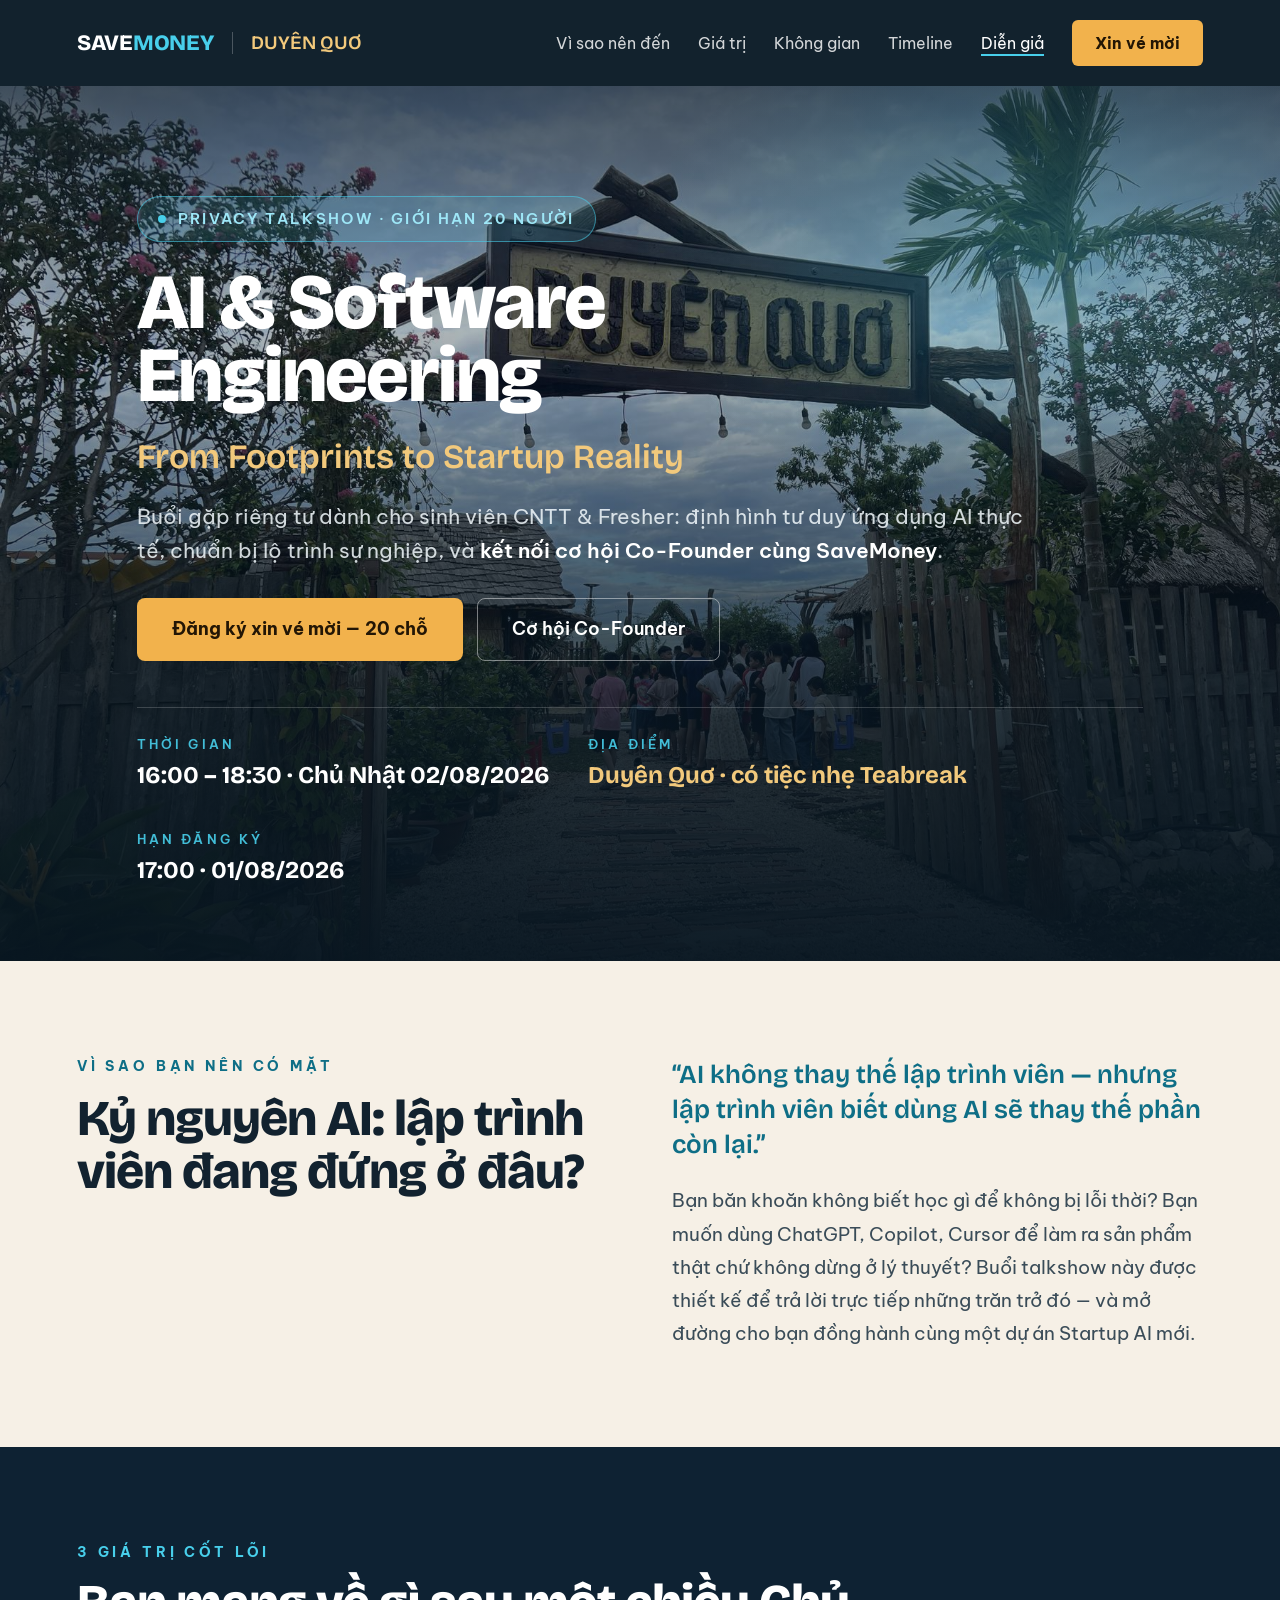
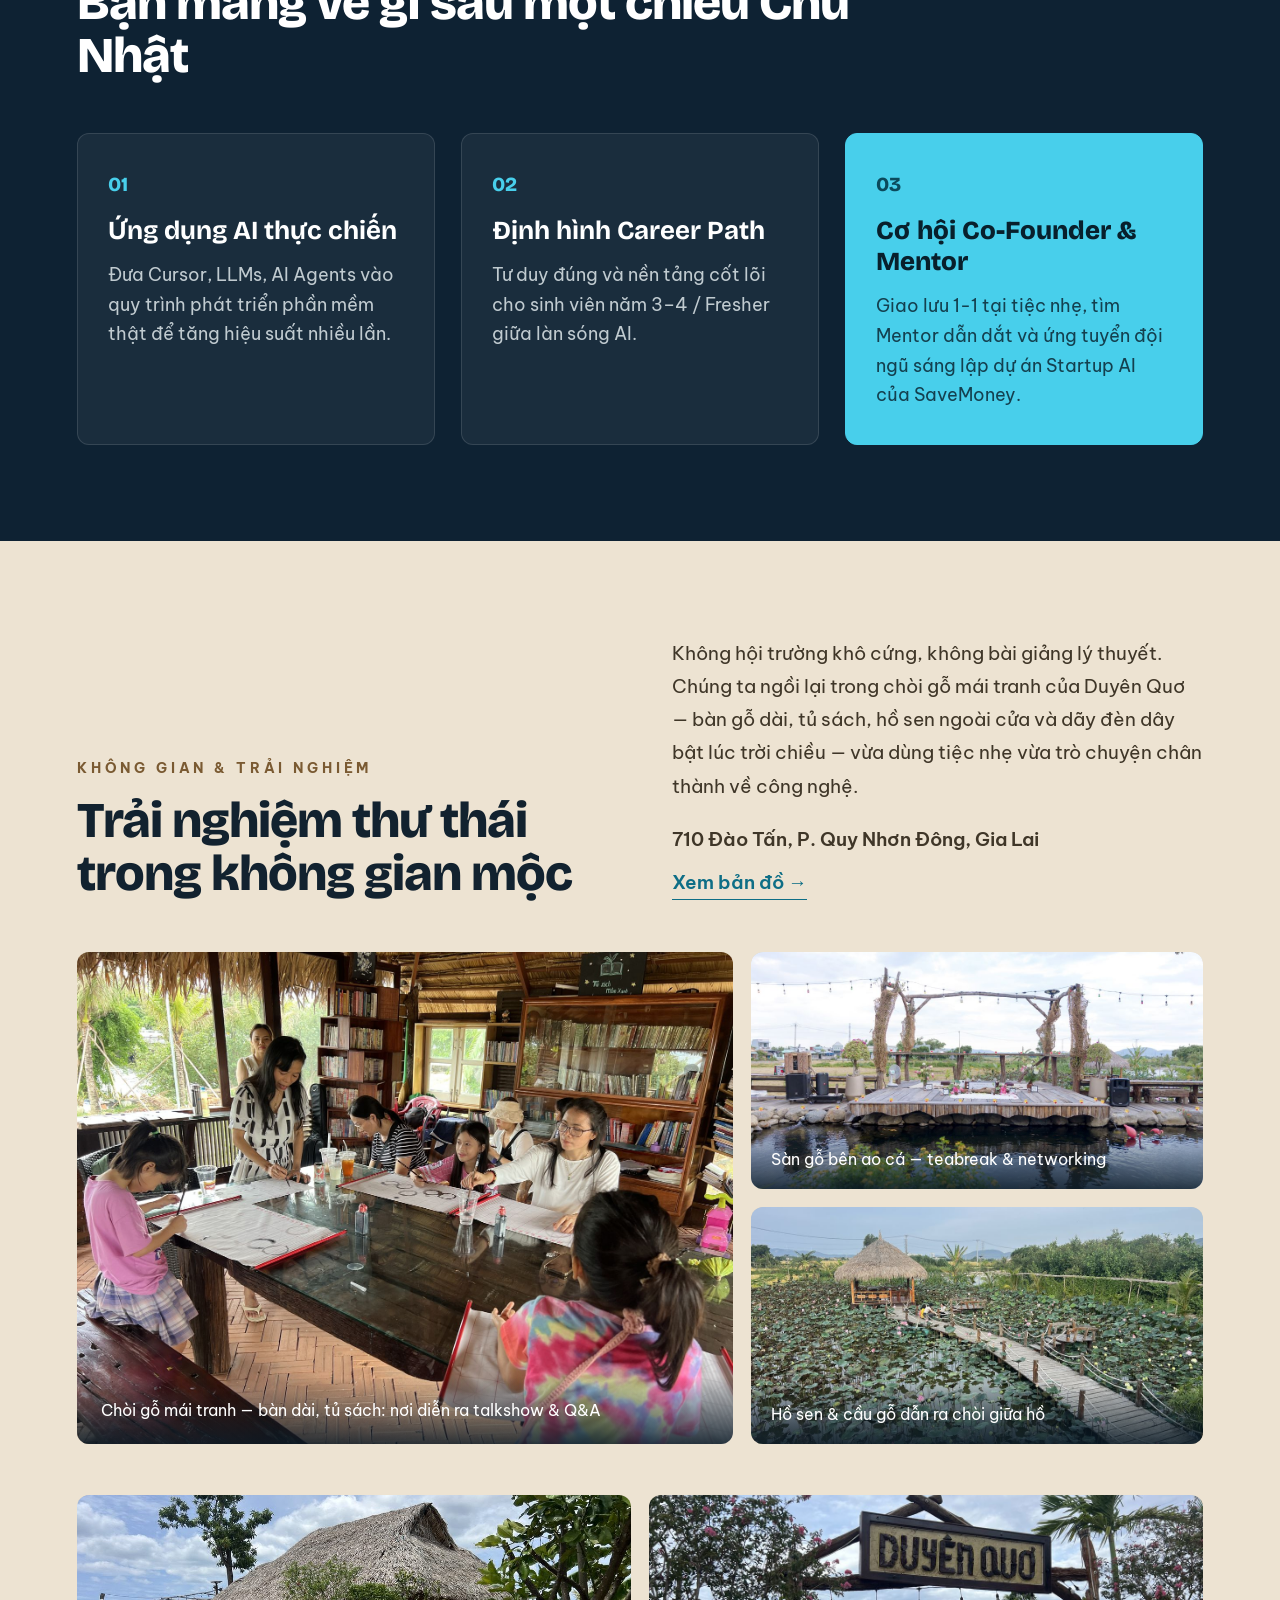
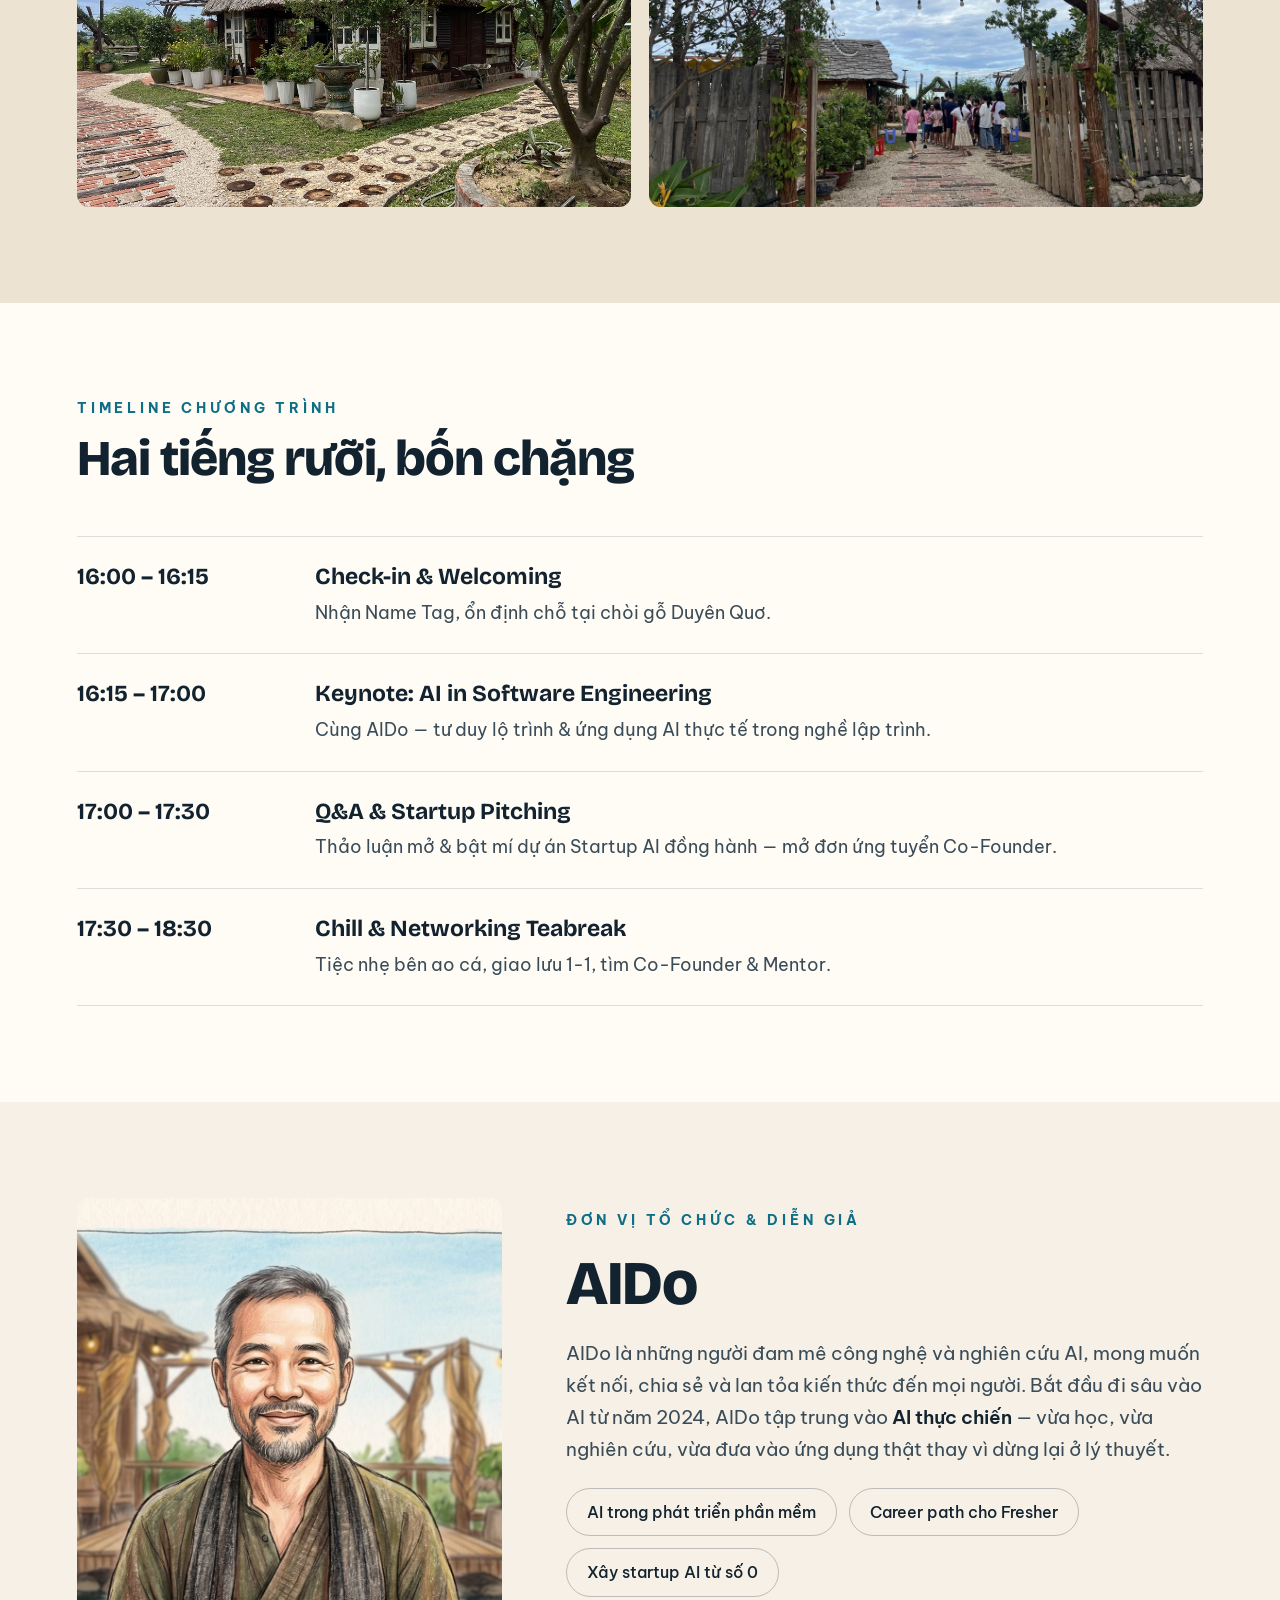
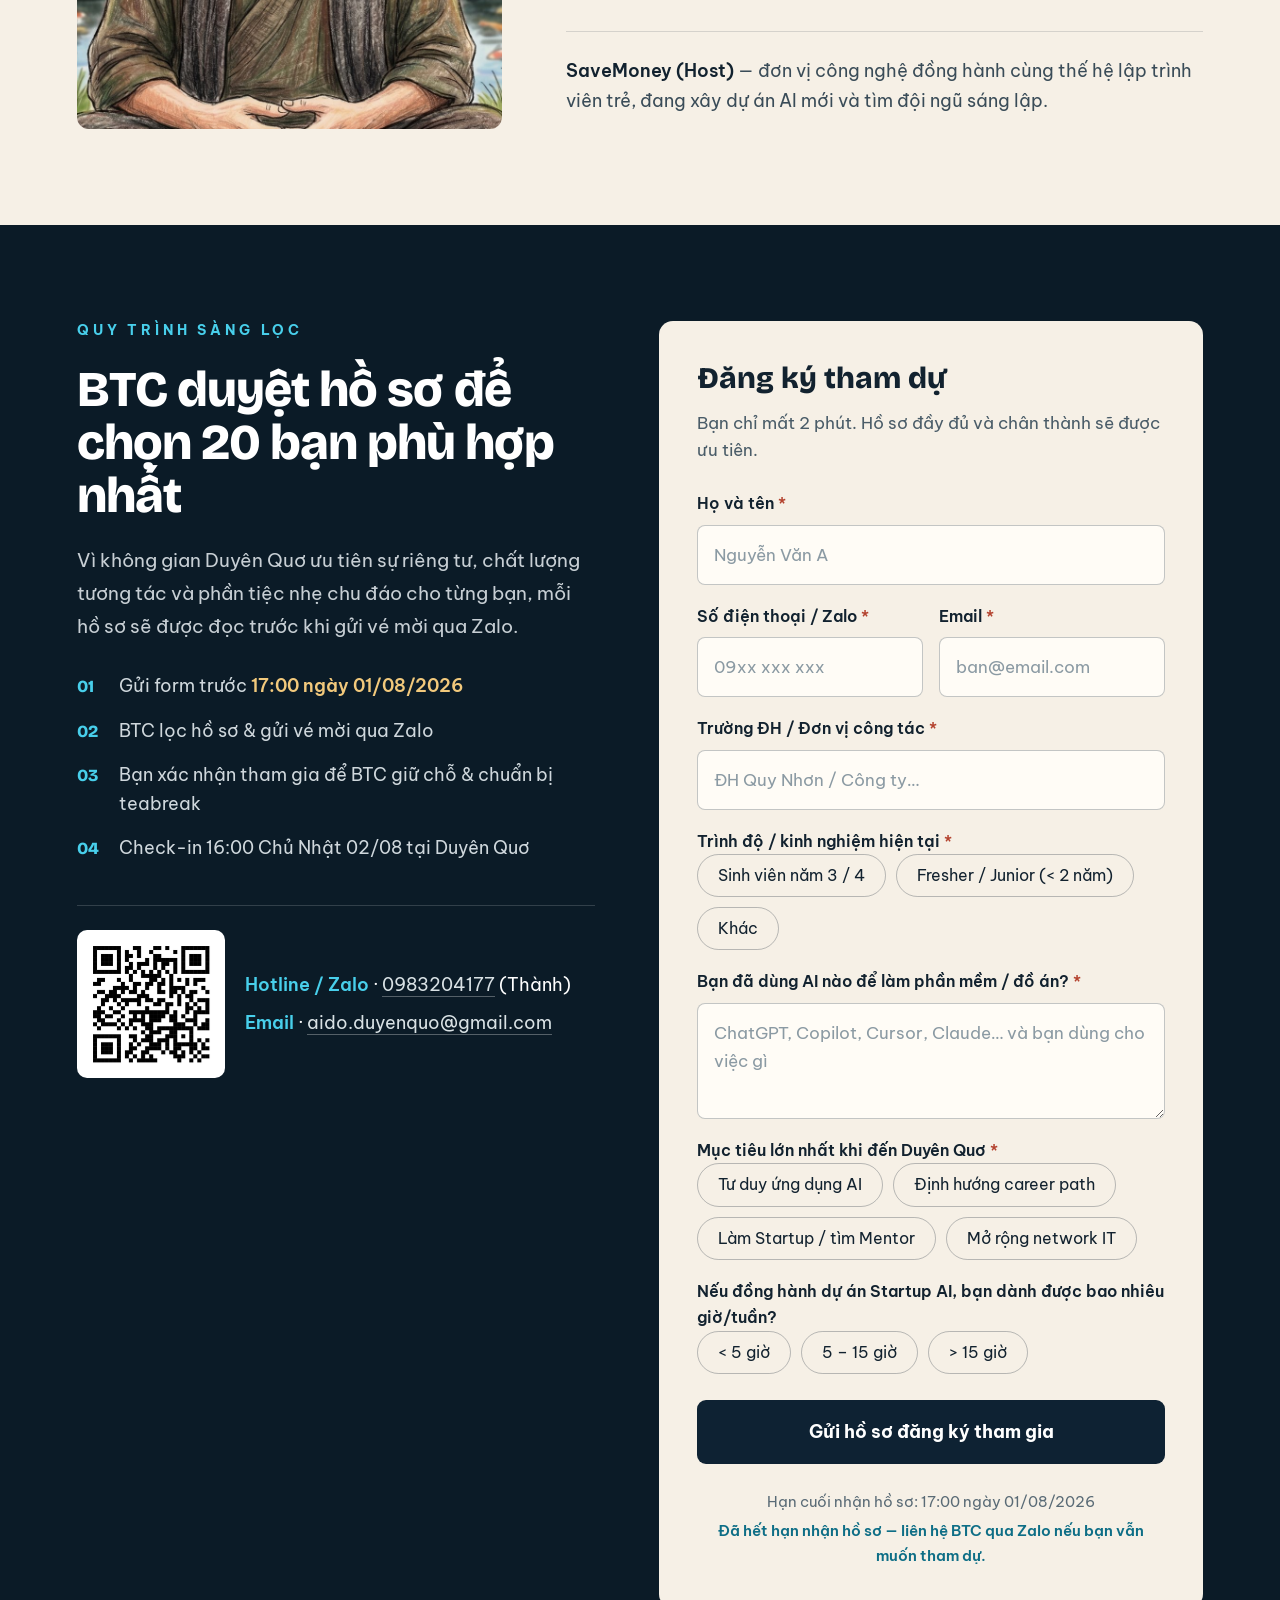
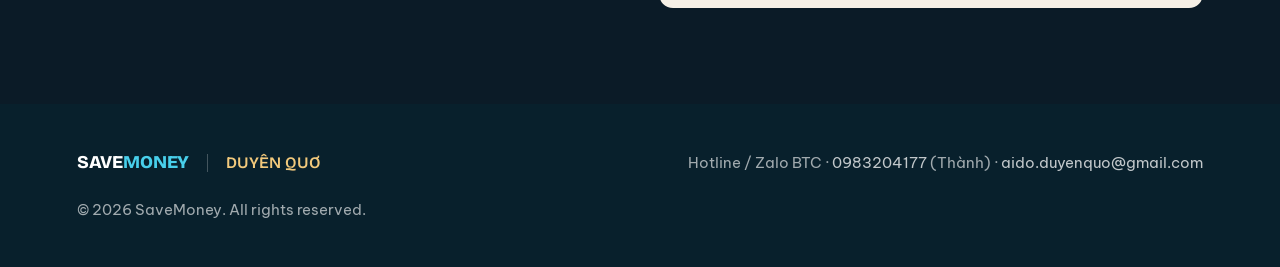
==== index.html @ 4938289f "Landing page talkshow AI & Software Engineering (SaveMoney x Duyen Quo) Triển khai từ bản thiết kế `" ====
<!DOCTYPE html>
<html lang="vi">
<head>
<meta charset="utf-8">
<meta name="viewport" content="width=device-width, initial-scale=1">
<title>AI &amp; Software Engineering — From Footprints to Startup Reality | SaveMoney × Duyên Quơ</title>
<meta name="description" content="Privacy talkshow giới hạn 20 người dành cho sinh viên CNTT &amp; Fresher: ứng dụng AI thực chiến, định hình career path và cơ hội Co-Founder cùng SaveMoney. 16:00 Chủ Nhật 02/08/2026 tại Duyên Quơ, Gia Lai.">
<meta name="theme-color" content="#0B1B27">
<link rel="canonical" href="https://example.com/">

<meta property="og:type" content="website">
<meta property="og:locale" content="vi_VN">
<meta property="og:title" content="AI &amp; Software Engineering — From Footprints to Startup Reality">
<meta property="og:description" content="Privacy talkshow giới hạn 20 người cho sinh viên CNTT &amp; Fresher. 16:00 – 18:30, Chủ Nhật 02/08/2026 tại Duyên Quơ.">
<meta property="og:image" content="assets/img/og-cover.jpg">
<meta name="twitter:card" content="summary_large_image">

<link rel="icon" href="data:image/svg+xml,%3Csvg xmlns='http://www.w3.org/2000/svg' viewBox='0 0 64 64'%3E%3Crect width='64' height='64' rx='14' fill='%230B1B27'/%3E%3Ctext x='32' y='43' font-family='Georgia,serif' font-size='30' font-weight='700' fill='%2348CFEB' text-anchor='middle'%3EAI%3C/text%3E%3C/svg%3E">

<link rel="preconnect" href="https://fonts.googleapis.com">
<link rel="preconnect" href="https://fonts.gstatic.com" crossorigin>
<link href="https://fonts.googleapis.com/css2?family=Bricolage+Grotesque:opsz,wght@12..96,400;12..96,600;12..96,800&family=Be+Vietnam+Pro:wght@300;400;500;600;700&display=swap" rel="stylesheet">
<link rel="stylesheet" href="assets/css/styles.css">
<script>
// Arms the scroll-reveal styles before first paint. If main.js never runs
// (blocked, 404, parse error) the failsafe unhides everything a few seconds
// later so the page is never left blank.
document.documentElement.classList.add('js');
setTimeout(function () {
  if (!window.__landingReady) document.documentElement.classList.remove('js');
}, 4000);
</script>
</head>
<body>
<a class="skip-link" href="#main">Bỏ qua điều hướng, tới nội dung chính</a>

<header class="site-header" id="top">
  <div class="site-header__inner">
    <a class="brand" href="#top" aria-label="SaveMoney × Duyên Quơ — về đầu trang">
      <span class="brand__logo">SAVE<span class="brand__logo-accent">MONEY</span></span>
      <span class="brand__divider" aria-hidden="true"></span>
      <span class="brand__venue">DUYÊN QUƠ</span>
    </a>

    <button class="nav-toggle" type="button" aria-expanded="false" aria-controls="primary-nav">
      <span class="nav-toggle__bars" aria-hidden="true"><span></span><span></span><span></span></span>
      <span class="nav-toggle__label">Menu</span>
    </button>

    <nav class="site-nav" id="primary-nav" aria-label="Điều hướng chính">
      <a href="#why">Vì sao nên đến</a>
      <a href="#value">Giá trị</a>
      <a href="#venue">Không gian</a>
      <a href="#agenda">Timeline</a>
      <a href="#speaker">Diễn giả</a>
      <a class="btn btn--amber btn--sm" href="#register">Xin vé mời</a>
    </nav>
  </div>
</header>

<main id="main">

  <!-- ───────────────────────── HERO ───────────────────────── -->
  <section class="hero" aria-labelledby="hero-title">
    <div class="hero__media" aria-hidden="true">
      <img src="assets/img/hero.jpg" alt="" width="1800" height="1350" fetchpriority="high" decoding="async">
      <span class="hero__scrim"></span>
      <span class="hero__glow"></span>
    </div>

    <div class="hero__body">
      <p class="eyebrow-pill">
        <span class="eyebrow-pill__dot" aria-hidden="true"></span>
        Privacy Talkshow · giới hạn 20 người
      </p>

      <h1 class="hero__title" id="hero-title">AI &amp; Software Engineering</h1>
      <p class="hero__subtitle">From Footprints to Startup Reality</p>

      <p class="hero__lede">Buổi gặp riêng tư dành cho sinh viên CNTT &amp; Fresher: định hình tư duy ứng dụng AI thực tế, chuẩn bị lộ trình sự nghiệp, và <strong>kết nối cơ hội Co-Founder cùng SaveMoney</strong>.</p>

      <div class="hero__actions">
        <a class="btn btn--amber btn--lg" href="#register">Đăng ký xin vé mời — 20 chỗ</a>
        <a class="btn btn--ghost btn--lg" href="#value">Cơ hội Co-Founder</a>
      </div>

      <dl class="hero__facts">
        <div class="fact">
          <dt class="fact__label">Thời gian</dt>
          <dd class="fact__value"><time datetime="2026-08-02T16:00+07:00">16:00 – 18:30 · Chủ Nhật 02/08/2026</time></dd>
        </div>
        <div class="fact">
          <dt class="fact__label">Địa điểm</dt>
          <dd class="fact__value fact__value--gold">Duyên Quơ · có tiệc nhẹ Teabreak</dd>
        </div>
        <div class="fact">
          <dt class="fact__label">Hạn đăng ký</dt>
          <dd class="fact__value"><time datetime="2026-08-01T17:00+07:00">17:00 · 01/08/2026</time></dd>
        </div>
      </dl>
    </div>
  </section>

  <!-- ───────────────────────── WHY ───────────────────────── -->
  <section class="section section--sand" id="why" aria-labelledby="why-title" data-reveal>
    <div class="wrap split split--why">
      <div class="stack stack--sm">
        <p class="eyebrow eyebrow--teal">Vì sao bạn nên có mặt</p>
        <h2 class="h2" id="why-title">Kỷ nguyên AI: lập trình viên đang đứng ở đâu?</h2>
      </div>
      <div class="stack">
        <blockquote class="pull-quote">“AI không thay thế lập trình viên — nhưng lập trình viên biết dùng AI sẽ thay thế phần còn lại.”</blockquote>
        <p class="prose">Bạn băn khoăn không biết học gì để không bị lỗi thời? Bạn muốn dùng ChatGPT, Copilot, Cursor để làm ra sản phẩm thật chứ không dừng ở lý thuyết? Buổi talkshow này được thiết kế để trả lời trực tiếp những trăn trở đó — và mở đường cho bạn đồng hành cùng một dự án Startup AI mới.</p>
      </div>
    </div>
  </section>

  <!-- ───────────────────────── VALUE ───────────────────────── -->
  <section class="section section--navy" id="value" aria-labelledby="value-title" data-reveal>
    <div class="wrap stack stack--lg">
      <div class="stack stack--xs">
        <p class="eyebrow eyebrow--cyan">3 giá trị cốt lõi</p>
        <h2 class="h2 h2--narrow" id="value-title">Bạn mang về gì sau một chiều Chủ Nhật</h2>
      </div>

      <ul class="value-grid" role="list">
        <li class="value-card">
          <p class="value-card__num">01</p>
          <h3 class="value-card__title">Ứng dụng AI thực chiến</h3>
          <p class="value-card__text">Đưa Cursor, LLMs, AI Agents vào quy trình phát triển phần mềm thật để tăng hiệu suất nhiều lần.</p>
        </li>
        <li class="value-card">
          <p class="value-card__num">02</p>
          <h3 class="value-card__title">Định hình Career Path</h3>
          <p class="value-card__text">Tư duy đúng và nền tảng cốt lõi cho sinh viên năm 3–4 / Fresher giữa làn sóng AI.</p>
        </li>
        <li class="value-card value-card--featured">
          <p class="value-card__num">03</p>
          <h3 class="value-card__title">Cơ hội Co-Founder &amp; Mentor</h3>
          <p class="value-card__text">Giao lưu 1-1 tại tiệc nhẹ, tìm Mentor dẫn dắt và ứng tuyển đội ngũ sáng lập dự án Startup AI của SaveMoney.</p>
        </li>
      </ul>
    </div>
  </section>

  <!-- ───────────────────────── VENUE ───────────────────────── -->
  <section class="section section--clay" id="venue" aria-labelledby="venue-title" data-reveal>
    <div class="wrap stack stack--lg">
      <div class="split split--venue">
        <div class="stack stack--sm">
          <p class="eyebrow eyebrow--brown">Không gian &amp; trải nghiệm</p>
          <h2 class="h2" id="venue-title">Trải nghiệm thư thái trong không gian mộc</h2>
        </div>
        <div>
          <p class="prose prose--brown">Không hội trường khô cứng, không bài giảng lý thuyết. Chúng ta ngồi lại trong chòi gỗ mái tranh của Duyên Quơ — bàn gỗ dài, tủ sách, hồ sen ngoài cửa và dãy đèn dây bật lúc trời chiều — vừa dùng tiệc nhẹ vừa trò chuyện chân thành về công nghệ.</p>
          <p class="prose prose--brown venue__address">
            <strong>710 Đào Tấn, P. Quy Nhơn Đông, Gia Lai</strong>
            <a class="link-arrow" href="https://www.google.com/maps/search/?api=1&amp;query=710%20%C4%90%C3%A0o%20T%E1%BA%A5n%2C%20Quy%20Nh%C6%A1n" target="_blank" rel="noopener">Xem bản đồ<span aria-hidden="true"> →</span></a>
          </p>
        </div>
      </div>

      <div class="gallery">
        <figure class="shot shot--hero">
          <img src="assets/img/venue-hall.jpg" alt="Chòi gỗ mái tranh của Duyên Quơ với bàn dài và tủ sách" loading="lazy" decoding="async" width="1500" height="1125">
          <figcaption>Chòi gỗ mái tranh — bàn dài, tủ sách: nơi diễn ra talkshow &amp; Q&amp;A</figcaption>
        </figure>

        <div class="gallery__stack">
          <figure class="shot">
            <img src="assets/img/venue-deck.jpg" alt="Sàn gỗ bên ao cá dùng cho phần teabreak và networking" loading="lazy" decoding="async" width="1100" height="772">
            <figcaption>Sàn gỗ bên ao cá — teabreak &amp; networking</figcaption>
          </figure>
          <figure class="shot">
            <img src="assets/img/venue-lotus.jpg" alt="Hồ sen và cầu gỗ dẫn ra chòi giữa hồ" loading="lazy" decoding="async" width="1100" height="825">
            <figcaption>Hồ sen &amp; cầu gỗ dẫn ra chòi giữa hồ</figcaption>
          </figure>
        </div>
      </div>

      <div class="gallery gallery--pair">
        <figure class="shot shot--bare">
          <img src="assets/img/venue-detail.jpg" alt="Góc bài trí mộc mạc trong khuôn viên Duyên Quơ" loading="lazy" decoding="async" width="1024" height="768">
        </figure>
        <figure class="shot shot--bare">
          <img src="assets/img/venue-evening.jpg" alt="Khuôn viên Duyên Quơ lúc chiều muộn" loading="lazy" decoding="async" width="1200" height="900">
        </figure>
      </div>
    </div>
  </section>

  <!-- ───────────────────────── AGENDA ───────────────────────── -->
  <section class="section section--cream" id="agenda" aria-labelledby="agenda-title" data-reveal>
    <div class="wrap stack stack--lg">
      <div class="stack stack--xs">
        <p class="eyebrow eyebrow--teal">Timeline chương trình</p>
        <h2 class="h2" id="agenda-title">Hai tiếng rưỡi, bốn chặng</h2>
      </div>

      <ol class="agenda" role="list">
        <li class="agenda__row">
          <p class="agenda__time"><time datetime="2026-08-02T16:00+07:00">16:00</time> – <time datetime="2026-08-02T16:15+07:00">16:15</time></p>
          <div class="agenda__detail">
            <h3 class="agenda__title">Check-in &amp; Welcoming</h3>
            <p class="agenda__text">Nhận Name Tag, ổn định chỗ tại chòi gỗ Duyên Quơ.</p>
          </div>
        </li>
        <li class="agenda__row">
          <p class="agenda__time"><time datetime="2026-08-02T16:15+07:00">16:15</time> – <time datetime="2026-08-02T17:00+07:00">17:00</time></p>
          <div class="agenda__detail">
            <h3 class="agenda__title">Keynote: AI in Software Engineering</h3>
            <p class="agenda__text">Cùng AIDo — tư duy lộ trình &amp; ứng dụng AI thực tế trong nghề lập trình.</p>
          </div>
        </li>
        <li class="agenda__row">
          <p class="agenda__time"><time datetime="2026-08-02T17:00+07:00">17:00</time> – <time datetime="2026-08-02T17:30+07:00">17:30</time></p>
          <div class="agenda__detail">
            <h3 class="agenda__title">Q&amp;A &amp; Startup Pitching</h3>
            <p class="agenda__text">Thảo luận mở &amp; bật mí dự án Startup AI đồng hành — mở đơn ứng tuyển Co-Founder.</p>
          </div>
        </li>
        <li class="agenda__row">
          <p class="agenda__time"><time datetime="2026-08-02T17:30+07:00">17:30</time> – <time datetime="2026-08-02T18:30+07:00">18:30</time></p>
          <div class="agenda__detail">
            <h3 class="agenda__title">Chill &amp; Networking Teabreak</h3>
            <p class="agenda__text">Tiệc nhẹ bên ao cá, giao lưu 1-1, tìm Co-Founder &amp; Mentor.</p>
          </div>
        </li>
      </ol>
    </div>
  </section>

  <!-- ───────────────────────── SPEAKER ───────────────────────── -->
  <section class="section section--sand" id="speaker" aria-labelledby="speaker-title" data-reveal>
    <div class="wrap split split--speaker">
      <figure class="portrait">
        <img src="assets/img/speaker-aido.jpg" alt="Chân dung minh họa diễn giả AIDo" loading="lazy" decoding="async" width="900" height="1125">
        <figcaption class="portrait__fallback" aria-hidden="true">Ảnh diễn giả AIDo<br>(tỷ lệ 4:5)</figcaption>
      </figure>

      <div class="stack">
        <p class="eyebrow eyebrow--teal">Đơn vị tổ chức &amp; diễn giả</p>
        <h2 class="h2 h2--display" id="speaker-title">AIDo</h2>
        <p class="prose prose--tight">AIDo là những người đam mê công nghệ và nghiên cứu AI, mong muốn kết nối, chia sẻ và lan tỏa kiến thức đến mọi người. Bắt đầu đi sâu vào AI từ năm 2024, AIDo tập trung vào <strong style="font-weight:600; color:var(--ink)">AI thực chiến</strong> — vừa học, vừa nghiên cứu, vừa đưa vào ứng dụng thật thay vì dừng lại ở lý thuyết.</p>

        <ul class="tag-row" role="list">
          <li class="tag">AI trong phát triển phần mềm</li>
          <li class="tag">Career path cho Fresher</li>
          <li class="tag">Xây startup AI từ số 0</li>
        </ul>

        <p class="host-note"><strong>SaveMoney (Host)</strong> — đơn vị công nghệ đồng hành cùng thế hệ lập trình viên trẻ, đang xây dự án AI mới và tìm đội ngũ sáng lập.</p>
      </div>
    </div>
  </section>

  <!-- ───────────────────────── REGISTER ───────────────────────── -->
  <section class="section section--navy-deep" id="register" aria-labelledby="register-title">
    <div class="wrap split split--register">

      <div class="stack">
        <p class="eyebrow eyebrow--cyan">Quy trình sàng lọc</p>
        <h2 class="h2" id="register-title">BTC duyệt hồ sơ để chọn 20 bạn phù hợp nhất</h2>
        <p class="prose prose--onDark prose--narrow">Vì không gian Duyên Quơ ưu tiên sự riêng tư, chất lượng tương tác và phần tiệc nhẹ chu đáo cho từng bạn, mỗi hồ sơ sẽ được đọc trước khi gửi vé mời qua Zalo.</p>

        <ol class="steps" role="list">
          <li class="step"><span class="step__num">01</span><span class="step__text">Gửi form trước <strong>17:00 ngày 01/08/2026</strong></span></li>
          <li class="step"><span class="step__num">02</span><span class="step__text">BTC lọc hồ sơ &amp; gửi vé mời qua Zalo</span></li>
          <li class="step"><span class="step__num">03</span><span class="step__text">Bạn xác nhận tham gia để BTC giữ chỗ &amp; chuẩn bị teabreak</span></li>
          <li class="step"><span class="step__num">04</span><span class="step__text">Check-in 16:00 Chủ Nhật 02/08 tại Duyên Quơ</span></li>
        </ol>

        <div class="contact-strip">
          <a class="qr" href="https://docs.google.com/forms/d/e/1FAIpQLSdHVsGJ0miKYTVIToJFNgU6KGHjq-3eRG4K5vEpI4xUClirQQ/viewform" target="_blank" rel="noopener" aria-label="Mở form đăng ký (cũng quét được bằng mã QR)">
            <img src="assets/img/qr-form.png" alt="Mã QR dẫn tới form đăng ký" loading="lazy" decoding="async" width="440" height="440">
            <span class="qr__fallback" aria-hidden="true">Đặt QR Code form</span>
          </a>
          <div class="contact-strip__lines">
            <p><span class="contact-strip__key">Hotline / Zalo</span> · <a href="tel:+84983204177">0983204177</a> (Thành)</p>
            <p><span class="contact-strip__key">Email</span> · <a href="mailto:aido.duyenquo@gmail.com">aido.duyenquo@gmail.com</a></p>
          </div>
        </div>
      </div>

      <!-- Wired to the BTC's Google Form. Each control carries the entry.NNN id it
           maps to; main.js posts them to /formResponse. Every pill's `value` must
           stay byte-identical to the option text in the Google Form or the answer
           is silently dropped. Clear data-endpoint to fall back to an email draft. -->
      <form class="reg-card" id="reg-form" novalidate
            data-endpoint="https://docs.google.com/forms/d/e/1FAIpQLSdHVsGJ0miKYTVIToJFNgU6KGHjq-3eRG4K5vEpI4xUClirQQ/formResponse"
            data-form-url="https://docs.google.com/forms/d/e/1FAIpQLSdHVsGJ0miKYTVIToJFNgU6KGHjq-3eRG4K5vEpI4xUClirQQ/viewform"
            data-fallback-email="aido.duyenquo@gmail.com">
        <div class="stack stack--xs">
          <h3 class="reg-card__title">Đăng ký tham dự</h3>
          <p class="reg-card__sub">Bạn chỉ mất 2 phút. Hồ sơ đầy đủ và chân thành sẽ được ưu tiên.</p>
        </div>

        <div class="reg-card__fields">
          <div class="field">
            <label class="field__label" for="fullname">Họ và tên <span class="req" aria-hidden="true">*</span></label>
            <input class="field__input" type="text" id="fullname" name="fullname" data-entry="entry.1091294493" placeholder="Nguyễn Văn A" autocomplete="name" required>
            <p class="field__error" id="fullname-error" hidden></p>
          </div>

          <div class="field-row">
            <div class="field">
              <label class="field__label" for="phone">Số điện thoại / Zalo <span class="req" aria-hidden="true">*</span></label>
              <input class="field__input" type="tel" id="phone" name="phone" data-entry="entry.1171956585" placeholder="09xx xxx xxx" autocomplete="tel" inputmode="tel" required>
              <p class="field__error" id="phone-error" hidden></p>
            </div>
            <div class="field">
              <label class="field__label" for="email">Email <span class="req" aria-hidden="true">*</span></label>
              <input class="field__input" type="email" id="email" name="email" data-entry="entry.468909717" placeholder="ban@email.com" autocomplete="email" required>
              <p class="field__error" id="email-error" hidden></p>
            </div>
          </div>

          <div class="field">
            <label class="field__label" for="org">Trường ĐH / Đơn vị công tác <span class="req" aria-hidden="true">*</span></label>
            <input class="field__input" type="text" id="org" name="org" data-entry="entry.1530473906" placeholder="ĐH Quy Nhơn / Công ty…" autocomplete="organization" required>
            <p class="field__error" id="org-error" hidden></p>
          </div>

          <fieldset class="field field--group">
            <legend class="field__label">Trình độ / kinh nghiệm hiện tại <span class="req" aria-hidden="true">*</span></legend>
            <div class="pills" data-entry="entry.1168402147">
              <label class="pill"><input type="radio" name="level" value="Sinh viên Năm 3 / Năm 4" required><span>Sinh viên năm 3 / 4</span></label>
              <label class="pill"><input type="radio" name="level" value="Fresher / Junior Developer (&lt; 2 năm kinh nghiệm)"><span>Fresher / Junior (&lt; 2 năm)</span></label>
              <label class="pill"><input type="radio" name="level" value="__other_option__" data-other="level-other"><span>Khác</span></label>
            </div>
            <input class="field__input field__input--other" type="text" id="level-other" name="level-other" placeholder="Bạn đang ở giai đoạn nào?" hidden>
            <p class="field__error" id="level-error" hidden></p>
          </fieldset>

          <div class="field">
            <label class="field__label" for="aitools">Bạn đã dùng AI nào để làm phần mềm / đồ án? <span class="req" aria-hidden="true">*</span></label>
            <textarea class="field__input field__input--area" id="aitools" name="aitools" data-entry="entry.1369194237" rows="3" placeholder="ChatGPT, Copilot, Cursor, Claude… và bạn dùng cho việc gì" required></textarea>
            <p class="field__error" id="aitools-error" hidden></p>
          </div>

          <fieldset class="field field--group">
            <legend class="field__label">Mục tiêu lớn nhất khi đến Duyên Quơ <span class="req" aria-hidden="true">*</span></legend>
            <div class="pills" data-entry="entry.1430492862">
              <label class="pill"><input type="checkbox" name="goals" value="Học hỏi tư duy ứng dụng AI thực tế vào lập trình."><span>Tư duy ứng dụng AI</span></label>
              <label class="pill"><input type="checkbox" name="goals" value="Định hướng lại lộ trình phát triển sự nghiệp (Career path) trong kỷ nguyên AI."><span>Định hướng career path</span></label>
              <label class="pill"><input type="checkbox" name="goals" value="Tìm kiếm cơ hội làm Startup / Tìm Mentor dẫn dắt dự án mới."><span>Làm Startup / tìm Mentor</span></label>
              <label class="pill"><input type="checkbox" name="goals" value="Giao lưu, mở rộng mạng lưới bạn bè trong ngành IT."><span>Mở rộng network IT</span></label>
            </div>
            <p class="field__error" id="goals-error" hidden></p>
          </fieldset>

          <fieldset class="field field--group">
            <legend class="field__label">Nếu đồng hành dự án Startup AI, bạn dành được bao nhiêu giờ/tuần?</legend>
            <div class="pills" data-entry="entry.1280455990">
              <label class="pill"><input type="radio" name="commitment" value="&lt; 5 giờ/tuần (Chỉ giao lưu, học hỏi)"><span>&lt; 5 giờ</span></label>
              <label class="pill"><input type="radio" name="commitment" value="5 - 15 giờ/tuần (Tham gia Part-time dự án)"><span>5 – 15 giờ</span></label>
              <label class="pill"><input type="radio" name="commitment" value="&gt; 15 giờ/tuần (Sẵn sàng chiến hết mình nếu hợp định hướng)"><span>&gt; 15 giờ</span></label>
            </div>
          </fieldset>
        </div>

        <!-- anti-spam honeypot: hidden from humans, tempting to bots -->
        <div class="hp" aria-hidden="true"><label>Website<input type="text" name="website" tabindex="-1" autocomplete="off"></label></div>

        <button class="btn btn--ink btn--block" type="submit">Gửi hồ sơ đăng ký tham gia</button>

        <p class="reg-card__status" id="reg-status" role="status" aria-live="polite"></p>
        <p class="reg-card__deadline">Hạn cuối nhận hồ sơ: 17:00 ngày 01/08/2026<span class="countdown" id="countdown" hidden></span></p>
      </form>
    </div>
  </section>
</main>

<footer class="site-footer">
  <div class="wrap site-footer__inner">
    <div class="brand brand--footer">
      <span class="brand__logo">SAVE<span class="brand__logo-accent">MONEY</span></span>
      <span class="brand__divider" aria-hidden="true"></span>
      <span class="brand__venue">DUYÊN QUƠ</span>
    </div>
    <p>Hotline / Zalo BTC · <a href="tel:+84983204177">0983204177</a> (Thành) · <a href="mailto:aido.duyenquo@gmail.com">aido.duyenquo@gmail.com</a></p>
    <p>© 2026 SaveMoney. All rights reserved.</p>
  </div>
</footer>

<script type="application/ld+json">
{
  "@context": "https://schema.org",
  "@type": "Event",
  "name": "AI & Software Engineering — From Footprints to Startup Reality",
  "description": "Privacy talkshow giới hạn 20 người dành cho sinh viên CNTT & Fresher: ứng dụng AI thực chiến, định hình career path và cơ hội Co-Founder cùng SaveMoney.",
  "startDate": "2026-08-02T16:00:00+07:00",
  "endDate": "2026-08-02T18:30:00+07:00",
  "eventStatus": "https://schema.org/EventScheduled",
  "eventAttendanceMode": "https://schema.org/OfflineEventAttendanceMode",
  "maximumAttendeeCapacity": 20,
  "inLanguage": "vi",
  "location": {
    "@type": "Place",
    "name": "Duyên Quơ",
    "address": {
      "@type": "PostalAddress",
      "streetAddress": "710 Đào Tấn",
      "addressLocality": "P. Quy Nhơn Đông",
      "addressRegion": "Gia Lai",
      "addressCountry": "VN"
    }
  },
  "organizer": { "@type": "Organization", "name": "SaveMoney" },
  "performer": { "@type": "Organization", "name": "AIDo" },
  "offers": {
    "@type": "Offer",
    "price": "0",
    "priceCurrency": "VND",
    "availability": "https://schema.org/LimitedAvailability",
    "validThrough": "2026-08-01T17:00:00+07:00",
    "url": "#register"
  }
}
</script>

<script src="assets/js/main.js" defer></script>
</body>
</html>
---- assets/css/styles.css ----
/* =========================================================================
   AI & Software Engineering — Event Landing
   SaveMoney × Duyên Quơ · 02/08/2026
   ========================================================================= */

/* ---------- Design tokens ---------- */
:root {
  /* Ink & surfaces */
  --ink:          #12222F;
  --navy:         #0B1B27;
  --navy-mid:     #0E2233;
  --navy-deep:    #08202C;
  --sand:         #F6F0E6;
  --clay:         #EDE3D2;
  --cream:        #FFFCF6;

  /* Accents */
  --cyan:         #48CFEB;
  --cyan-soft:    #9EE7F7;
  --cyan-deep:    #0E6E86;
  --cyan-dark:    #0B4A5C;
  --amber:        #F2B24C;
  --amber-ink:    #231605;
  --gold:         #F2C97C;
  --brown:        #7A5A32;

  /* Text */
  --text-muted:   #3A4C58;
  --text-clay:    #3F3628;
  --text-onDark:  rgba(240, 247, 250, 0.86);
  --text-onDark-2:rgba(240, 247, 250, 0.78);

  /* Lines */
  --line-dark:    rgba(255, 255, 255, 0.18);
  --line-light:   rgba(18, 34, 47, 0.14);
  --line-field:   rgba(18, 34, 47, 0.25);

  /* Type */
  --font-display: 'Bricolage Grotesque', 'Segoe UI', sans-serif;
  --font-body:    'Be Vietnam Pro', 'Segoe UI', sans-serif;

  /* Rhythm */
  --wrap:         1160px;
  --gutter:       6vw;
  --section-y:    clamp(64px, 9vw, 96px);
  --radius:       12px;
  --header-h:     78px;
}

/* ---------- Reset ---------- */
*, *::before, *::after { box-sizing: border-box; }

html {
  scroll-behavior: smooth;
  scroll-padding-top: calc(var(--header-h) + 16px);
  -webkit-text-size-adjust: 100%;
}

body {
  margin: 0;
  background: var(--sand);
  color: var(--ink);
  font-family: var(--font-body);
  font-size: clamp(1rem, 0.96rem + 0.2vw, 1.1875rem);
  line-height: 1.65;
  overflow-x: hidden;
  -webkit-font-smoothing: antialiased;
}

h1, h2, h3, p, dl, dd, figure, blockquote, fieldset, legend { margin: 0; }
ul, ol { margin: 0; padding: 0; list-style: none; }
fieldset { border: 0; padding: 0; min-width: 0; }
img { max-width: 100%; display: block; }

img.is-broken { display: none; }   /* set by JS when a photo slot is still empty */

a { color: var(--cyan-deep); text-decoration: none; }
a:hover { color: var(--navy); }

button, input, select, textarea { font: inherit; color: inherit; }

:where(a, button, input, textarea, [tabindex]):focus-visible {
  outline: 3px solid var(--cyan);
  outline-offset: 3px;
  border-radius: 4px;
}

.skip-link {
  position: absolute;
  left: -9999px;
  top: 0;
  z-index: 100;
  background: var(--amber);
  color: var(--amber-ink);
  font-weight: 700;
  padding: 14px 22px;
  border-radius: 0 0 8px 0;
}
.skip-link:focus { left: 0; }

/* ---------- Layout primitives ---------- */
.wrap {
  width: 100%;
  max-width: var(--wrap);
  margin-inline: auto;
}

.section {
  padding: var(--section-y) var(--gutter);
}
.section--sand       { background: var(--sand); }
.section--clay       { background: var(--clay); }
.section--cream      { background: var(--cream); }
.section--navy       { background: var(--navy-mid); color: #fff; }
.section--navy-deep  { background: var(--navy);     color: #fff; }

.stack        { display: flex; flex-direction: column; gap: 22px; }
.stack--xs    { gap: 14px; }
.stack--sm    { gap: 16px; }
.stack--lg    { gap: clamp(32px, 4vw, 52px); }

.split {
  display: grid;
  grid-template-columns: minmax(0, 1fr) minmax(0, 1fr);
  gap: clamp(32px, 5vw, 64px);
  align-items: start;
}
.split--venue    { align-items: end; }
.split--speaker  { grid-template-columns: minmax(0, 0.8fr) minmax(0, 1.2fr); align-items: center; }
.split--register { grid-template-columns: minmax(0, 1fr) minmax(0, 1.05fr); }

/* ---------- Typography ---------- */
.eyebrow {
  font-size: clamp(0.75rem, 0.7rem + 0.2vw, 0.875rem);
  letter-spacing: 0.28em;
  text-transform: uppercase;
  font-weight: 700;
  line-height: 1.4;
}
.eyebrow--teal  { color: var(--cyan-deep); }
.eyebrow--cyan  { color: var(--cyan); }
.eyebrow--brown { color: var(--brown); }

.h2 {
  font-family: var(--font-display);
  font-weight: 800;
  font-size: clamp(2rem, 1.35rem + 2.6vw, 3.125rem);
  line-height: 1.06;
  letter-spacing: -0.02em;
}
.h2--narrow  { max-width: 26ch; }
.h2--display { font-size: clamp(2.75rem, 1.6rem + 4.6vw, 3.875rem); line-height: 1; }

.prose {
  font-size: clamp(1.0625rem, 1rem + 0.3vw, 1.1875rem);
  line-height: 1.75;
  color: var(--text-muted);
}
.prose--brown   { color: var(--text-clay); }
.prose--onDark  { color: rgba(240, 247, 250, 0.82); }
.prose--narrow  { max-width: 52ch; }
.prose--tight   { max-width: 58ch; line-height: 1.7; }

.pull-quote {
  font-family: var(--font-display);
  font-weight: 600;
  font-size: clamp(1.375rem, 1rem + 1.5vw, 1.625rem);
  line-height: 1.35;
  color: var(--cyan-deep);
}

.link-arrow {
  display: inline-block;
  margin-top: 10px;
  font-weight: 600;
  color: var(--cyan-deep);
  border-bottom: 1px solid currentColor;
}
.link-arrow:hover { color: var(--navy); }

/* ---------- Buttons ---------- */
.btn {
  display: inline-flex;
  align-items: center;
  justify-content: center;
  gap: 10px;
  border: 1px solid transparent;
  border-radius: 8px;
  font-weight: 700;
  line-height: 1.25;
  text-align: center;
  cursor: pointer;
  transition: transform .18s ease, background-color .18s ease, box-shadow .18s ease, color .18s ease;
}
.btn:active { transform: translateY(1px); }

.btn--sm  { padding: 12px 22px; font-size: 1rem;    border-radius: 6px; }
.btn--lg  { padding: 19px 34px; font-size: 1.125rem; }
.btn--block { width: 100%; padding: 20px 28px; font-size: 1.125rem; border-radius: 9px; }

.btn--amber { background: var(--amber); color: var(--amber-ink); }
.btn--amber:hover { background: #FFC469; color: var(--amber-ink); box-shadow: 0 10px 28px -14px rgba(242, 178, 76, .9); }

.btn--ghost { border-color: rgba(255, 255, 255, 0.45); color: #fff; font-weight: 600; }
.btn--ghost:hover { background: rgba(255, 255, 255, 0.1); color: #fff; }

.btn--ink { background: var(--navy-mid); color: #fff; }
.btn--ink:hover { background: #143349; color: #fff; }
.btn--ink[disabled] { opacity: .6; cursor: progress; }

/* ---------- Header ---------- */
.site-header {
  position: sticky;
  top: 0;
  z-index: 40;
  background: rgba(11, 27, 39, 0.97);
  backdrop-filter: blur(8px);
  color: #fff;
}

.site-header__inner {
  display: flex;
  flex-wrap: wrap;
  align-items: center;
  justify-content: space-between;
  gap: 20px 32px;
  padding: 20px var(--gutter);
}

.brand {
  display: flex;
  align-items: center;
  gap: 18px;
  color: #fff;
}
.brand:hover { color: #fff; }
.brand__logo {
  font-family: var(--font-display);
  font-weight: 800;
  font-size: 1.375rem;
  letter-spacing: -0.01em;
}
.brand__logo-accent { color: var(--cyan); }
.brand__divider { width: 1px; height: 22px; background: rgba(255, 255, 255, 0.24); }
.brand__venue {
  font-family: var(--font-display);
  font-weight: 600;
  font-size: 1.1875rem;
  color: var(--gold);
}

.site-nav {
  display: flex;
  flex-wrap: wrap;
  align-items: center;
  gap: 16px 28px;
  font-size: 1rem;
  white-space: nowrap;
}
.site-nav a { color: rgba(255, 255, 255, 0.82); }
.site-nav a:hover { color: #fff; }
.site-nav a.btn--amber { color: var(--amber-ink); }
.site-nav a[aria-current="true"] { color: #fff; box-shadow: inset 0 -2px 0 var(--cyan); }

.nav-toggle {
  display: none;
  align-items: center;
  gap: 10px;
  background: none;
  border: 1px solid rgba(255, 255, 255, 0.3);
  border-radius: 8px;
  padding: 10px 16px;
  color: #fff;
  font-weight: 600;
  cursor: pointer;
}
.nav-toggle__bars { display: grid; gap: 4px; }
.nav-toggle__bars span {
  display: block;
  width: 18px;
  height: 2px;
  background: currentColor;
  transition: transform .2s ease, opacity .2s ease;
}
.nav-toggle[aria-expanded="true"] .nav-toggle__bars span:nth-child(1) { transform: translateY(6px) rotate(45deg); }
.nav-toggle[aria-expanded="true"] .nav-toggle__bars span:nth-child(2) { opacity: 0; }
.nav-toggle[aria-expanded="true"] .nav-toggle__bars span:nth-child(3) { transform: translateY(-6px) rotate(-45deg); }

/* ---------- Hero ---------- */
.hero {
  position: relative;
  min-height: min(680px, 100svh);
  display: flex;
  align-items: flex-end;
  background: var(--navy);
  color: #fff;
  overflow: hidden;
}

.hero__media { position: absolute; inset: 0; }
.hero__media img {
  width: 100%;
  height: 100%;
  object-fit: cover;
  object-position: center 45%;
}
.hero__scrim {
  position: absolute;
  inset: 0;
  background: linear-gradient(180deg,
    rgba(8, 22, 33, 0.72)  0%,
    rgba(8, 22, 33, 0.32) 28%,
    rgba(8, 22, 33, 0.82) 72%,
    rgba(8, 22, 33, 0.97) 100%);
}
.hero__glow {
  position: absolute;
  inset: 0;
  background: radial-gradient(46% 40% at 82% 20%, rgba(72, 207, 235, 0.26) 0%, rgba(72, 207, 235, 0) 72%);
}

.hero__body {
  position: relative;
  width: 100%;
  max-width: var(--wrap);
  margin-inline: auto;
  padding: clamp(72px, 9vw, 110px) var(--gutter) clamp(56px, 7vw, 76px);
  display: flex;
  flex-direction: column;
  gap: clamp(16px, 2vw, 24px);
}

.eyebrow-pill {
  display: inline-flex;
  align-self: flex-start;
  align-items: center;
  gap: 12px;
  border: 1px solid rgba(72, 207, 235, 0.55);
  background: rgba(72, 207, 235, 0.12);
  border-radius: 100px;
  padding: 10px 20px;
  font-size: clamp(0.8125rem, 0.75rem + 0.2vw, 0.9375rem);
  letter-spacing: 0.16em;
  text-transform: uppercase;
  font-weight: 600;
  color: var(--cyan-soft);
}
.eyebrow-pill__dot {
  width: 8px;
  height: 8px;
  border-radius: 50%;
  background: var(--cyan);
  flex: none;
}

.hero__title {
  font-family: var(--font-display);
  font-weight: 800;
  font-size: clamp(2.5rem, 1.1rem + 5.8vw, 4.875rem);
  line-height: 0.94;
  letter-spacing: -0.02em;
  max-width: 15ch;
}

.hero__subtitle {
  font-family: var(--font-display);
  font-weight: 600;
  font-size: clamp(1.375rem, 0.9rem + 1.9vw, 2.125rem);
  color: var(--gold);
  line-height: 1.15;
}

.hero__lede {
  font-size: clamp(1.0625rem, 0.98rem + 0.4vw, 1.3125rem);
  line-height: 1.65;
  color: var(--text-onDark);
  max-width: 64ch;
}
.hero__lede strong { color: #fff; font-weight: 600; }

.hero__actions {
  display: flex;
  flex-wrap: wrap;
  gap: 14px;
  margin-top: 6px;
}

.hero__facts {
  display: flex;
  flex-wrap: wrap;
  gap: clamp(20px, 3vw, 40px);
  margin-top: 22px;
  padding-top: 26px;
  border-top: 1px solid var(--line-dark);
}
.fact { display: flex; flex-direction: column; gap: 5px; }
.fact__label {
  font-size: 0.8125rem;
  letter-spacing: 0.24em;
  text-transform: uppercase;
  color: rgba(72, 207, 235, 0.9);
  font-weight: 600;
}
.fact__value {
  font-family: var(--font-display);
  font-weight: 700;
  font-size: clamp(1.125rem, 0.9rem + 0.9vw, 1.5rem);
  line-height: 1.25;
}
.fact__value--gold { color: var(--gold); }

/* ---------- Value cards ---------- */
.value-grid {
  display: grid;
  grid-template-columns: repeat(3, minmax(0, 1fr));
  gap: 26px;
}
.value-card {
  display: flex;
  flex-direction: column;
  gap: 14px;
  background: rgba(255, 255, 255, 0.05);
  border: 1px solid rgba(255, 255, 255, 0.12);
  border-radius: var(--radius);
  padding: 34px 30px;
  transition: transform .25s ease, background-color .25s ease;
}
.value-card:hover { transform: translateY(-4px); background: rgba(255, 255, 255, 0.08); }
.value-card__num {
  font-family: var(--font-display);
  font-weight: 800;
  font-size: 1.25rem;
  color: var(--cyan);
}
.value-card__title {
  font-family: var(--font-display);
  font-weight: 700;
  font-size: clamp(1.35rem, 1.1rem + 0.7vw, 1.625rem);
  line-height: 1.2;
}
.value-card__text {
  font-size: clamp(1rem, 0.96rem + 0.2vw, 1.125rem);
  line-height: 1.65;
  color: var(--text-onDark-2);
}

.value-card--featured {
  background: var(--cyan);
  border-color: var(--cyan);
  color: #08202C;
}
.value-card--featured:hover { background: #5FD8F0; }
.value-card--featured .value-card__num   { color: var(--cyan-dark); }
.value-card--featured .value-card__title { font-weight: 800; }
.value-card--featured .value-card__text  { color: rgba(8, 32, 44, 0.82); }

/* ---------- Venue gallery ---------- */
.venue__address { margin-top: 20px; }
.venue__address strong { font-weight: 600; display: block; }

.gallery {
  display: grid;
  grid-template-columns: minmax(0, 1.45fr) minmax(0, 1fr);
  gap: 18px;
}
.gallery--pair { grid-template-columns: repeat(2, minmax(0, 1fr)); }
.gallery__stack { display: grid; grid-template-rows: repeat(2, minmax(0, 1fr)); gap: 18px; }

.shot {
  position: relative;
  border-radius: var(--radius);
  overflow: hidden;
  background: #DCCFB8;   /* graceful base if a photo is missing */
  min-height: 160px;
}
.shot img {
  width: 100%;
  height: 100%;
  object-fit: cover;
  object-position: center 55%;
  transition: transform .6s cubic-bezier(.2, .7, .3, 1);
}
.shot:hover img { transform: scale(1.03); }
.shot--hero { aspect-ratio: 4 / 3; }
.shot--bare { aspect-ratio: 16 / 9; }

/* The stacked column takes its height from the 4:3 shot beside it, so its
   images must not contribute intrinsic height — otherwise the two columns
   drift out of alignment. */
.gallery__stack { min-height: 0; }
.gallery__stack .shot { min-height: 0; }
.gallery__stack .shot img {
  position: absolute;
  inset: 0;
  object-position: center 58%;
}

.shot figcaption {
  position: absolute;
  left: 0;
  right: 0;
  bottom: 0;
  padding: 18px 20px;
  background: linear-gradient(180deg, rgba(11, 27, 39, 0) 0%, rgba(11, 27, 39, 0.85) 100%);
  color: #fff;
  font-size: clamp(0.875rem, 0.82rem + 0.25vw, 1.0625rem);
  line-height: 1.4;
}
.shot--hero figcaption { padding: 22px 24px; }

/* ---------- Agenda ---------- */
.agenda { border-top: 1px solid var(--line-light); }
.agenda__row {
  display: grid;
  grid-template-columns: 210px minmax(0, 1fr);
  gap: 12px 28px;
  padding: 26px 0;
  border-bottom: 1px solid var(--line-light);
  align-items: baseline;
}
.agenda__time,
.agenda__title {
  font-family: var(--font-display);
  font-weight: 700;
  font-size: clamp(1.1875rem, 1rem + 0.7vw, 1.4375rem);
  line-height: 1.25;
}
.agenda__detail { display: flex; flex-direction: column; gap: 6px; }
.agenda__text {
  font-size: clamp(1rem, 0.96rem + 0.2vw, 1.125rem);
  color: var(--text-muted);
}

/* ---------- Speaker ---------- */
.portrait {
  position: relative;
  aspect-ratio: 4 / 5;
  border-radius: var(--radius);
  overflow: hidden;
  background: var(--clay);
}
.portrait.is-missing { border: 1px dashed rgba(18, 34, 47, 0.3); }
.portrait img { width: 100%; height: 100%; object-fit: cover; }
.portrait__fallback {
  display: none;
  position: absolute;
  inset: 0;
  place-content: center;
  text-align: center;
  padding: 24px;
  font-size: 1rem;
  line-height: 1.5;
  color: #6A7A85;
}
.portrait.is-missing img { display: none; }
.portrait.is-missing .portrait__fallback { display: grid; }

.tag-row { display: flex; flex-wrap: wrap; gap: 12px; }
.tag {
  border: 1px solid rgba(18, 34, 47, 0.25);
  border-radius: 100px;
  padding: 10px 20px;
  font-size: 1rem;
  font-weight: 500;
}

.host-note {
  margin-top: 12px;
  padding-top: 24px;
  border-top: 1px solid var(--line-light);
  font-size: clamp(1rem, 0.96rem + 0.2vw, 1.125rem);
  line-height: 1.7;
  color: var(--text-muted);
}
.host-note strong { font-weight: 600; color: var(--ink); }

/* ---------- Register: process column ---------- */
.steps { display: flex; flex-direction: column; gap: 14px; margin-top: 6px; }
.step { display: flex; gap: 16px; align-items: baseline; }
.step__num {
  font-family: var(--font-display);
  font-weight: 800;
  font-size: 1.0625rem;
  color: var(--cyan);
  min-width: 26px;
  flex: none;
}
.step__text { font-size: clamp(1rem, 0.96rem + 0.2vw, 1.125rem); color: rgba(240, 247, 250, 0.86); }
.step__text strong { color: var(--gold); font-weight: 600; }

.contact-strip {
  display: flex;
  flex-wrap: wrap;
  gap: 16px 20px;
  align-items: center;
  margin-top: 20px;
  padding-top: 24px;
  border-top: 1px solid rgba(255, 255, 255, 0.16);
}
.qr {
  position: relative;
  display: block;
  width: 148px;
  height: 148px;
  flex: none;
  border-radius: 10px;
  overflow: hidden;
  background: #fff;
  padding: 10px;
  transition: transform .18s ease, box-shadow .18s ease;
}
.qr:hover { transform: translateY(-2px); box-shadow: 0 12px 26px -14px rgba(0, 0, 0, .9); }
.qr img { width: 100%; height: 100%; object-fit: contain; }
.qr.is-missing {
  background: none;
  border: 2px dashed rgba(255, 255, 255, 0.45);
  padding: 12px;
}
.qr.is-missing img { display: none; }
.qr__fallback { display: none; }
.qr.is-missing .qr__fallback {
  display: grid;
  place-content: center;
  height: 100%;
  text-align: center;
  font-size: 0.875rem;
  line-height: 1.4;
  color: rgba(255, 255, 255, 0.7);
}
.contact-strip__lines { display: flex; flex-direction: column; gap: 8px; font-size: 1.125rem; }
.contact-strip__key { color: var(--cyan); font-weight: 600; }
.contact-strip a { color: rgba(240, 247, 250, 0.9); border-bottom: 1px solid rgba(255, 255, 255, .3); }
.contact-strip a:hover { color: #fff; }

/* ---------- Register: form card ---------- */
.reg-card {
  background: var(--sand);
  color: var(--ink);
  border-radius: 14px;
  padding: clamp(28px, 4vw, 40px) clamp(22px, 3.5vw, 38px);
  display: flex;
  flex-direction: column;
  gap: 26px;
}
.reg-card__title {
  font-family: var(--font-display);
  font-weight: 800;
  font-size: clamp(1.5rem, 1.2rem + 1vw, 1.875rem);
  line-height: 1.15;
}
.reg-card__sub { font-size: 1.0625rem; line-height: 1.6; color: #4A5C68; }
.reg-card__fields { display: flex; flex-direction: column; gap: 18px; }

.field { display: flex; flex-direction: column; gap: 8px; }
.field--group { gap: 10px; }
.field-row { display: grid; grid-template-columns: repeat(2, minmax(0, 1fr)); gap: 16px; }
.field__label { font-size: 1rem; font-weight: 600; padding: 0; }
.req { color: #B4432F; }

.field__input {
  border: 1px solid var(--line-field);
  border-radius: 8px;
  padding: 15px 16px;
  font-size: 1.0625rem;
  background: var(--cream);
  color: var(--ink);
  width: 100%;
  transition: border-color .16s ease, box-shadow .16s ease;
}
.field__input::placeholder { color: #8B9AA3; }
.field__input:hover { border-color: rgba(18, 34, 47, 0.4); }
.field__input:focus {
  outline: none;
  border-color: var(--cyan-deep);
  box-shadow: 0 0 0 3px rgba(14, 110, 134, 0.18);
}
.field__input--area { resize: vertical; min-height: 96px; }
.field__input--other { margin-top: 2px; }
.field__input--other[hidden] { display: none; }

.field__input[aria-invalid="true"] { border-color: #B4432F; background: #FFF6F3; }
.field__error { font-size: 0.9375rem; color: #97341F; }

.pills { display: flex; flex-wrap: wrap; gap: 10px; }
.pill { display: inline-flex; }
.pill input {
  position: absolute;
  width: 1px; height: 1px;
  margin: -1px;
  padding: 0;
  border: 0;
  overflow: hidden;
  clip: rect(0 0 0 0);
  clip-path: inset(50%);
  white-space: nowrap;
}
.pill span {
  display: inline-block;
  border: 1px solid rgba(18, 34, 47, 0.28);
  border-radius: 100px;
  padding: 11px 20px;
  font-size: 1rem;
  line-height: 1.2;
  cursor: pointer;
  user-select: none;
  transition: background-color .16s ease, border-color .16s ease, color .16s ease;
}
.pill:hover span { border-color: var(--cyan-deep); }
.pill input:checked + span {
  background: var(--navy-mid);
  border-color: var(--navy-mid);
  color: #fff;
  font-weight: 600;
}
.pill input:focus-visible + span {
  outline: 3px solid var(--cyan-deep);
  outline-offset: 2px;
}

.hp { position: absolute; left: -9999px; width: 1px; height: 1px; overflow: hidden; }

.reg-card__status { font-size: 1rem; line-height: 1.55; text-align: center; }
.reg-card__status:empty { display: none; }
.reg-card__status.is-error { color: #97341F; }
.reg-card__status.is-ok {
  color: #0B4A5C;
  background: rgba(72, 207, 235, 0.16);
  border: 1px solid rgba(14, 110, 134, 0.3);
  border-radius: 8px;
  padding: 14px 16px;
}

.reg-card__deadline {
  font-size: 0.9375rem;
  color: #5A6B76;
  text-align: center;
}
.countdown { display: block; margin-top: 4px; font-weight: 600; color: var(--cyan-deep); }

/* ---------- Footer ---------- */
.site-footer {
  padding: 44px var(--gutter);
  background: var(--navy-deep);
  color: rgba(255, 255, 255, 0.62);
  font-size: 0.9375rem;
}
.site-footer__inner {
  display: flex;
  flex-wrap: wrap;
  gap: 20px 40px;
  justify-content: space-between;
  align-items: center;
}
.site-footer a { color: rgba(255, 255, 255, 0.75); }
.site-footer a:hover { color: #fff; }
.brand--footer .brand__logo { font-size: 1.125rem; }
.brand--footer .brand__venue { font-size: 1rem; }
.brand--footer .brand__divider { height: 18px; }

/* ---------- Reveal on scroll ---------- */
[data-reveal] { opacity: 1; }
.js [data-reveal] {
  opacity: 0;
  transform: translateY(22px);
  transition: opacity .7s ease, transform .7s cubic-bezier(.2, .7, .3, 1);
}
.js [data-reveal].is-visible { opacity: 1; transform: none; }

/* =========================================================================
   Responsive
   ========================================================================= */

@media (max-width: 1080px) {
  .split--speaker { grid-template-columns: minmax(0, 0.9fr) minmax(0, 1.1fr); }
  .agenda__row { grid-template-columns: 170px minmax(0, 1fr); }
}

@media (max-width: 900px) {
  :root { --header-h: 70px; }

  .nav-toggle { display: inline-flex; }

  .site-header__inner { flex-wrap: nowrap; }

  .site-nav {
    position: fixed;
    inset: var(--header-h) 0 auto 0;
    flex-direction: column;
    align-items: stretch;
    gap: 4px;
    padding: 18px var(--gutter) 28px;
    background: rgba(11, 27, 39, 0.99);
    border-top: 1px solid rgba(255, 255, 255, 0.12);
    box-shadow: 0 24px 40px -24px rgba(0, 0, 0, .8);
    white-space: normal;
    max-height: calc(100svh - var(--header-h));
    overflow-y: auto;
    transform: translateY(-8px);
    opacity: 0;
    visibility: hidden;
    transition: opacity .2s ease, transform .2s ease, visibility .2s;
  }
  .site-nav.is-open { transform: none; opacity: 1; visibility: visible; }
  .site-nav a { padding: 14px 2px; font-size: 1.125rem; border-bottom: 1px solid rgba(255, 255, 255, 0.08); }
  .site-nav a[aria-current="true"] { box-shadow: none; color: var(--cyan); }
  .site-nav a.btn--amber { margin-top: 14px; padding: 16px 22px; border-bottom: 0; justify-content: center; }

  .split,
  .split--speaker,
  .split--register { grid-template-columns: minmax(0, 1fr); }
  .split--venue { align-items: start; }

  .value-grid { grid-template-columns: repeat(2, minmax(0, 1fr)); }
  .value-card--featured { grid-column: 1 / -1; }

  .portrait { max-width: 360px; }

  .hero { min-height: auto; }
}

@media (max-width: 640px) {
  :root { --gutter: 22px; }

  .brand { gap: 12px; }
  .brand__venue { display: none; }
  .brand__divider { display: none; }

  .value-grid { grid-template-columns: minmax(0, 1fr); }

  .gallery,
  .gallery--pair { grid-template-columns: minmax(0, 1fr); }
  .gallery__stack { grid-template-rows: auto; }
  .gallery__stack .shot { aspect-ratio: 16 / 10; min-height: 160px; }

  .agenda__row { grid-template-columns: minmax(0, 1fr); gap: 8px; }
  .agenda__time { color: var(--cyan-deep); }

  .field-row { grid-template-columns: minmax(0, 1fr); }

  .hero__actions .btn { width: 100%; }

  .site-footer__inner { justify-content: flex-start; gap: 16px; }
}

/* =========================================================================
   Preferences
   ========================================================================= */

@media (prefers-reduced-motion: reduce) {
  html { scroll-behavior: auto; }
  *, *::before, *::after {
    animation-duration: .01ms !important;
    animation-iteration-count: 1 !important;
    transition-duration: .01ms !important;
  }
  .js [data-reveal] { opacity: 1; transform: none; }
}

@media print {
  .site-header, .nav-toggle, .hero__actions, .reg-card, .skip-link { display: none !important; }
  body { background: #fff; color: #000; }
  .section { padding: 24px 0; background: #fff !important; color: #000 !important; }
  .shot img { max-height: 320px; }
}
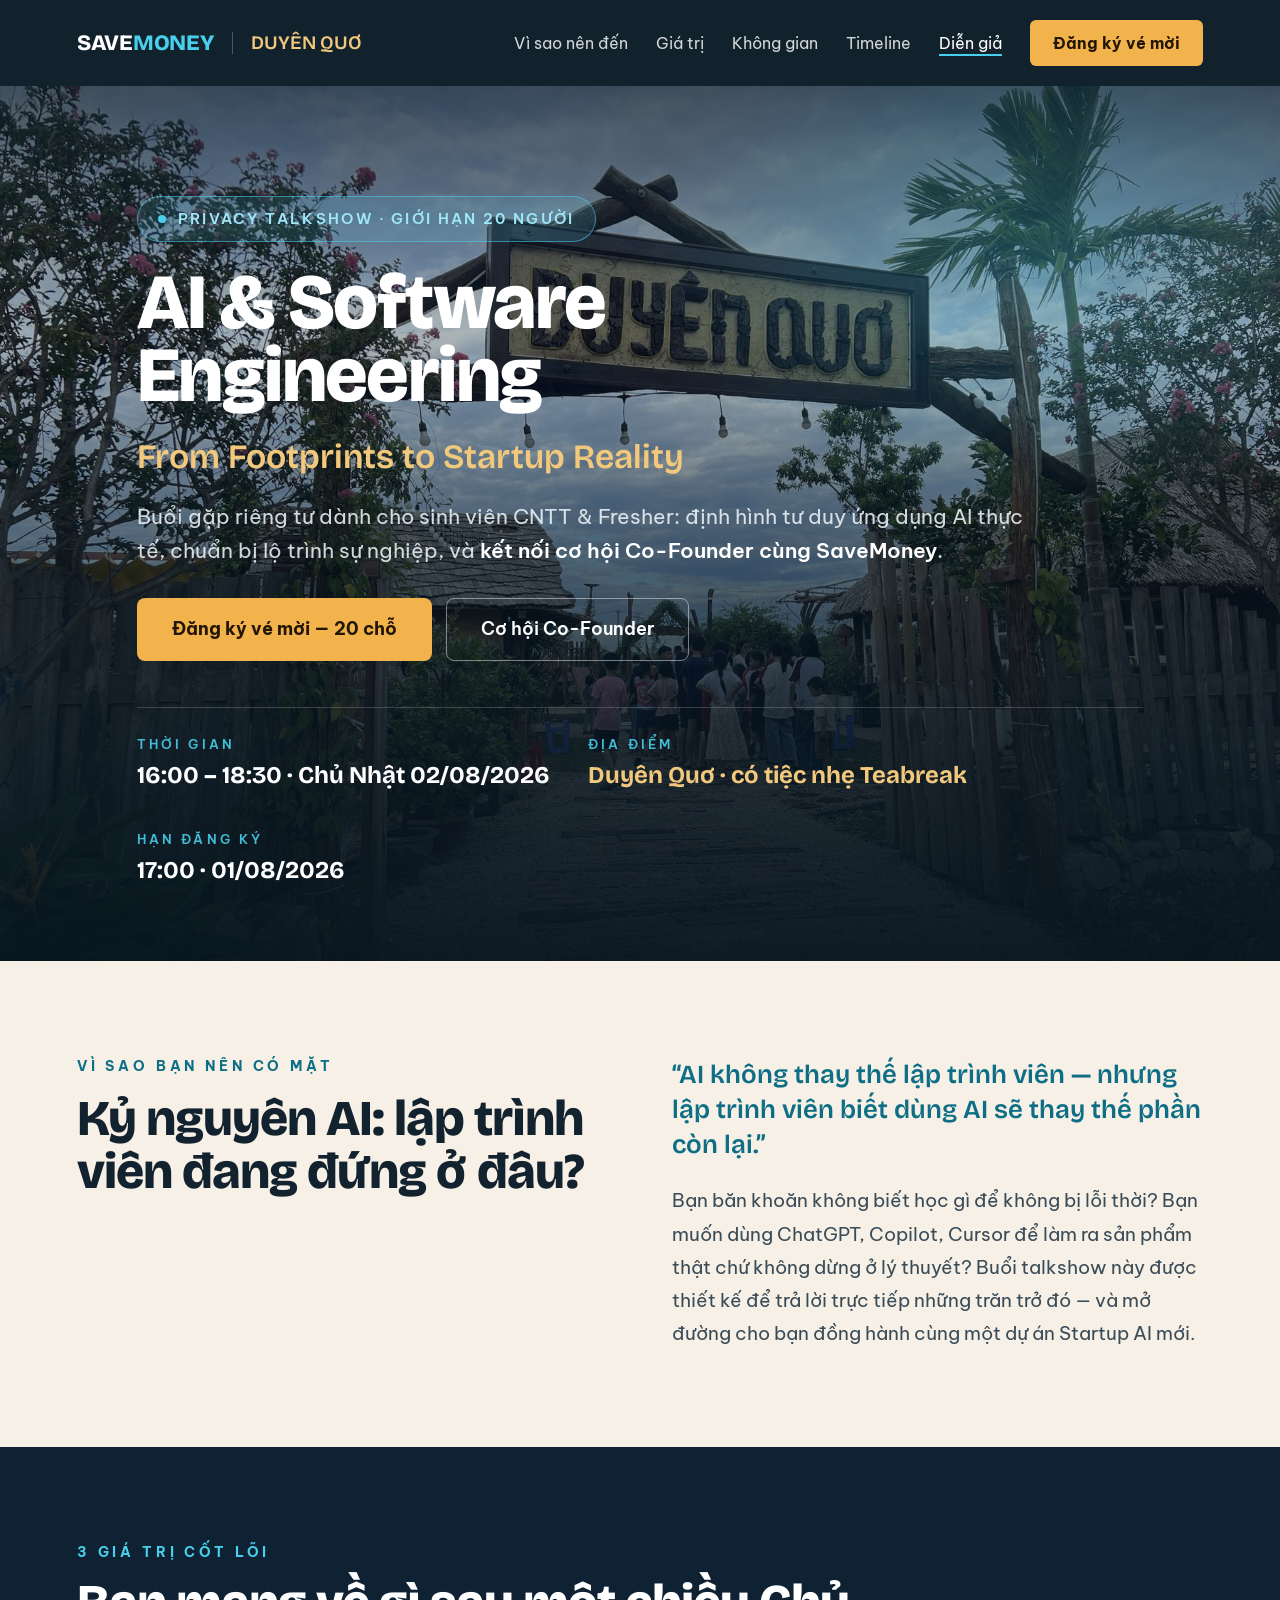
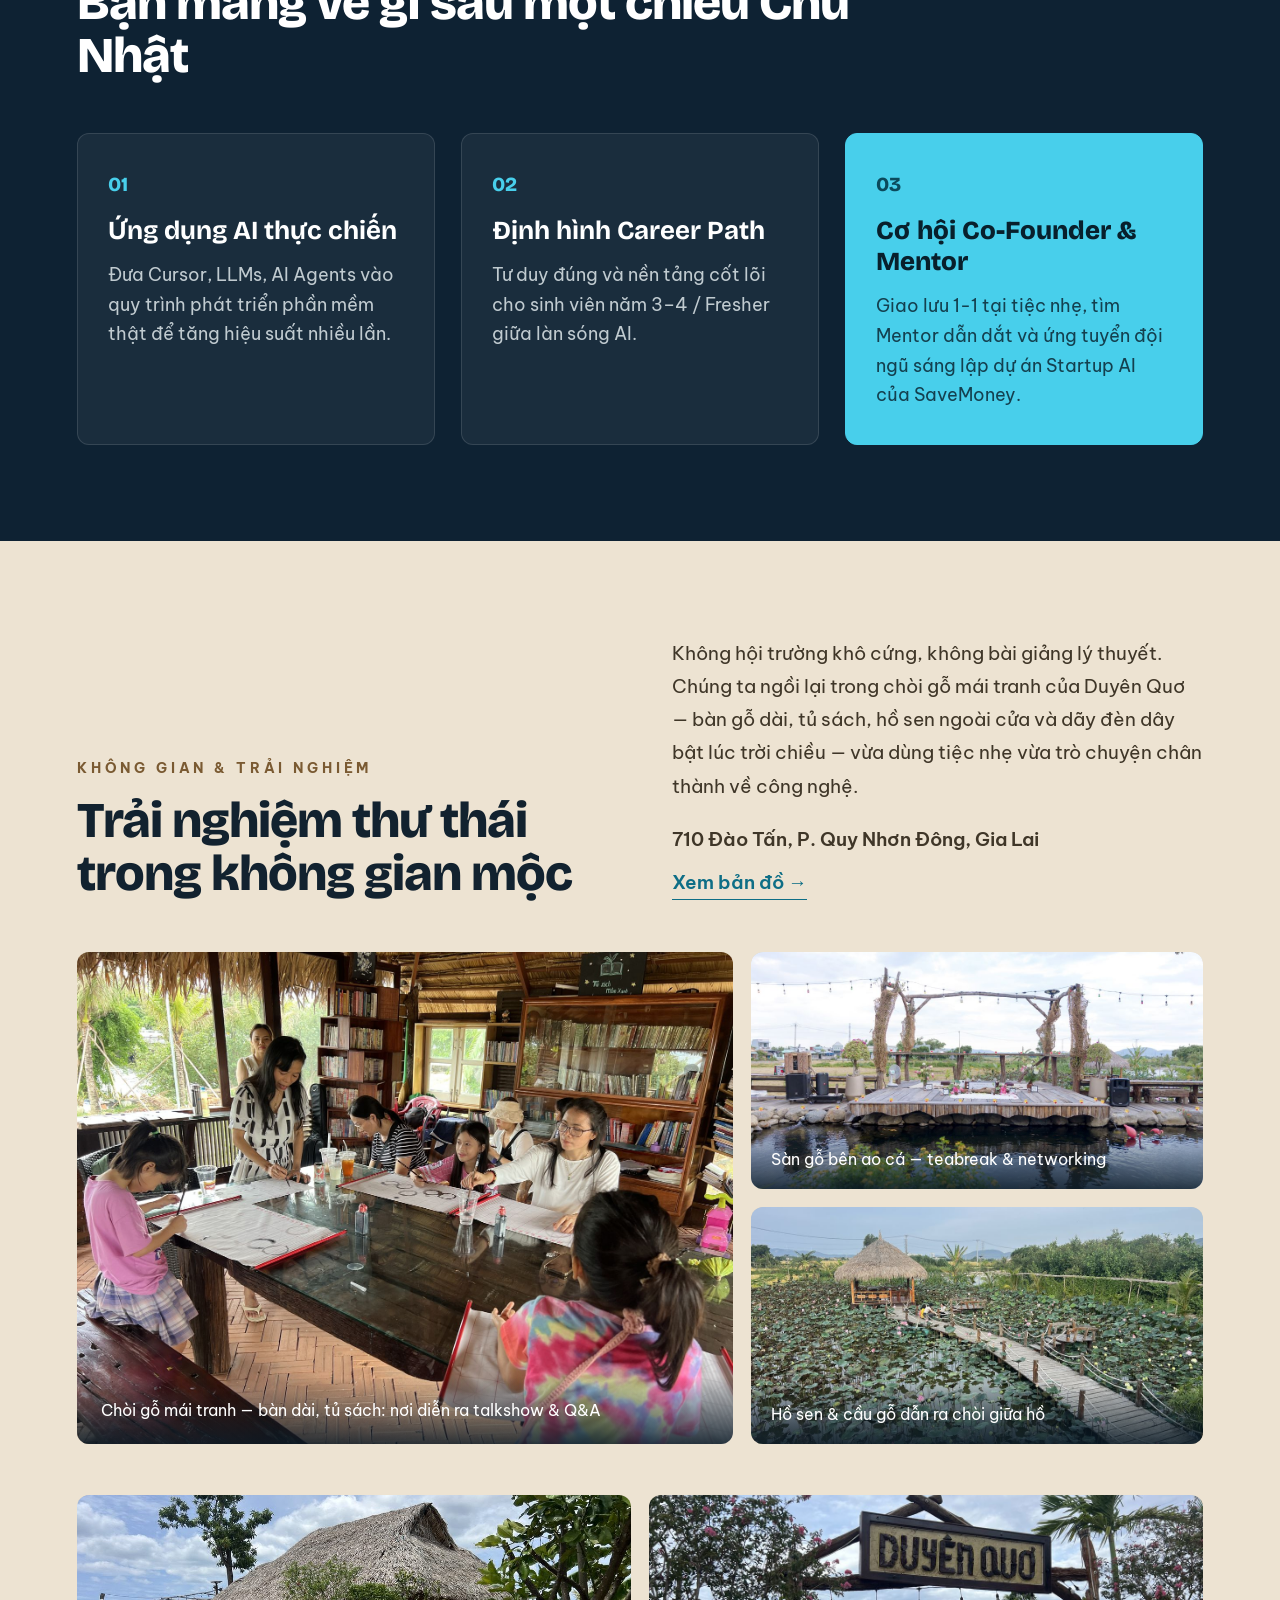
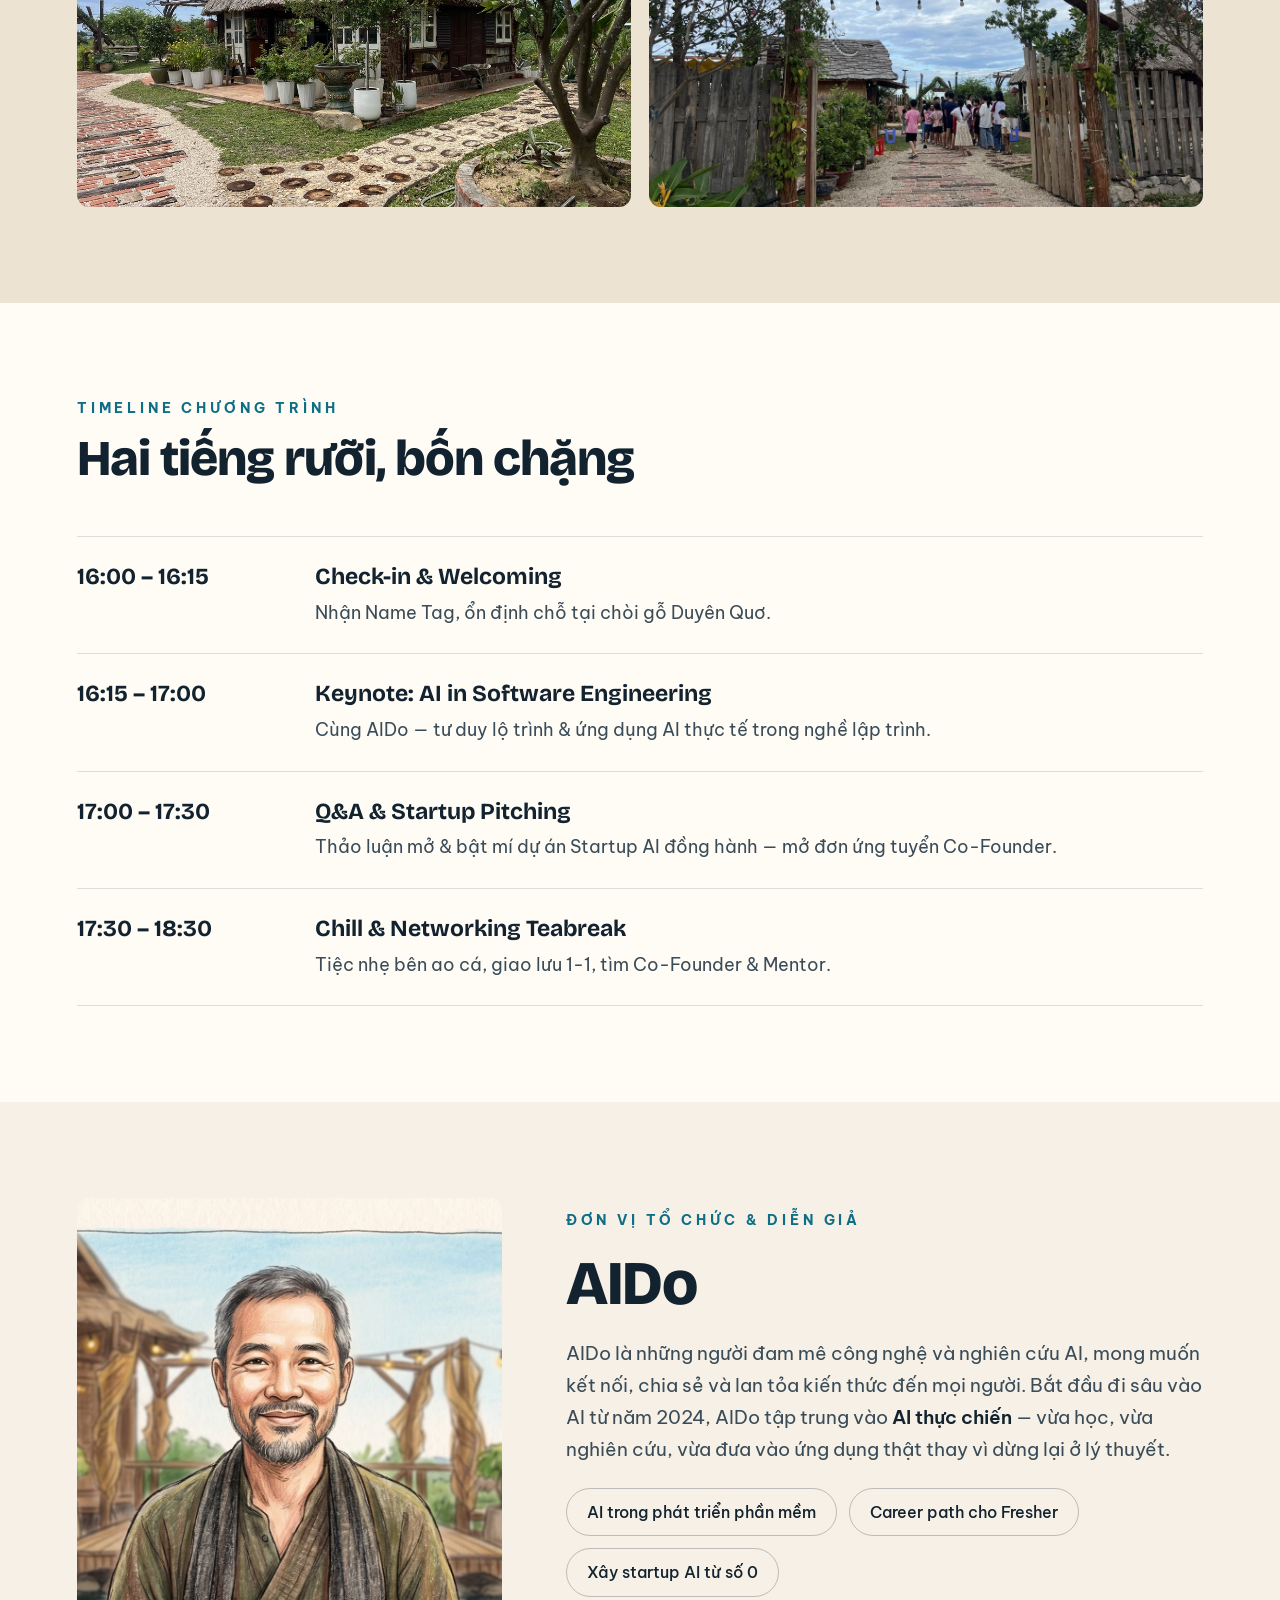
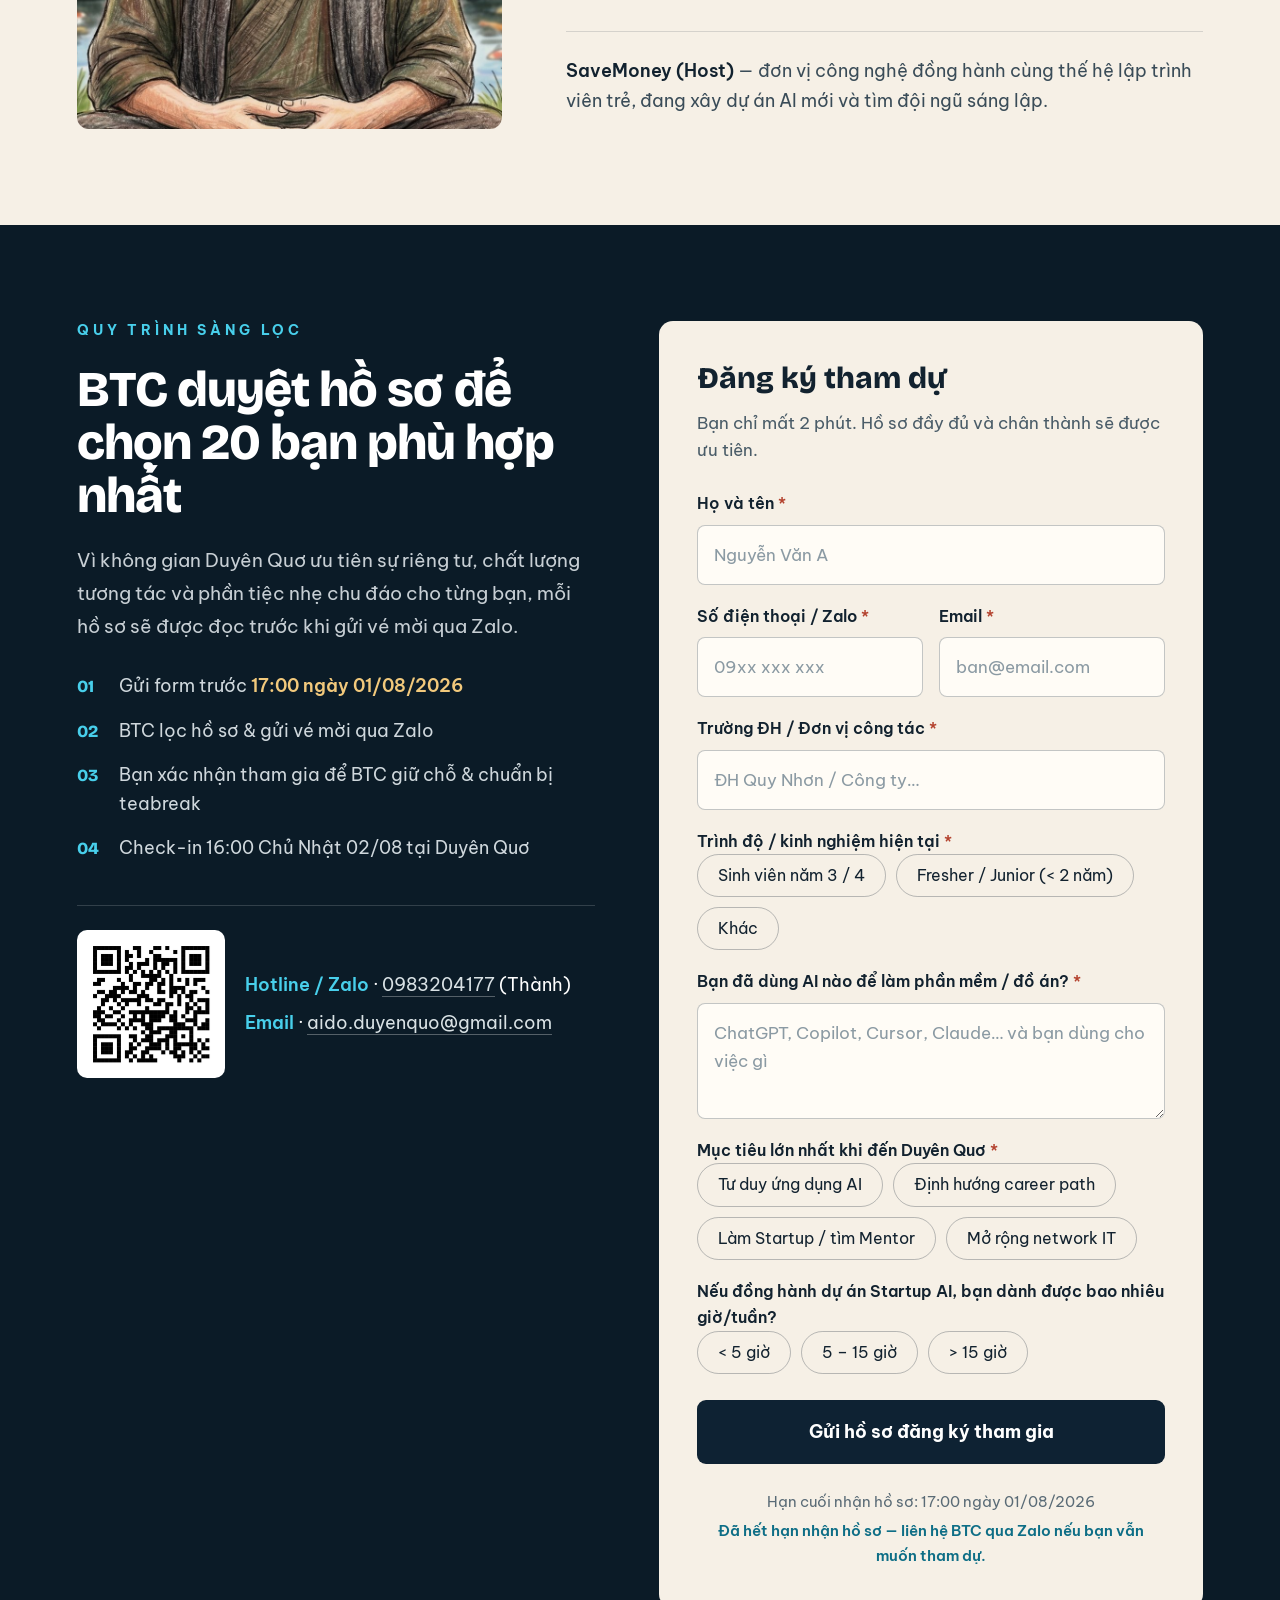
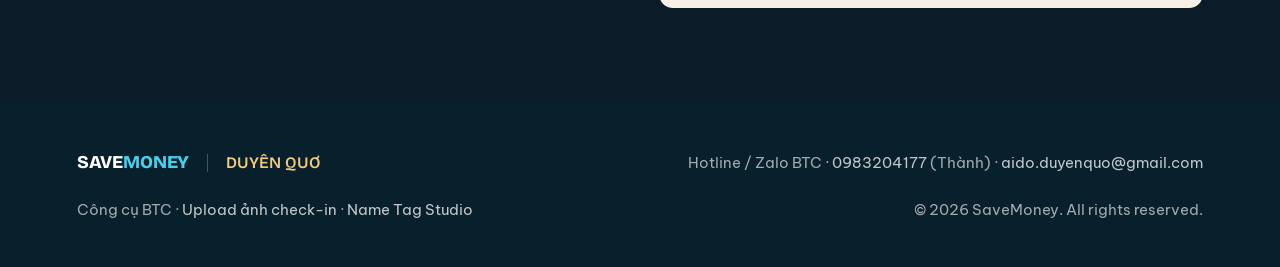
==== commit bea31524: "Them 2 trang cong cu: upload anh check-in va Name Tag Studio Dung lai thiet ke "Nametag Studio.dc.ht" ====
--- a/index.html
+++ b/index.html
@@ -53,7 +53,7 @@
       <a href="#venue">Không gian</a>
       <a href="#agenda">Timeline</a>
       <a href="#speaker">Diễn giả</a>
-      <a class="btn btn--amber btn--sm" href="#register">Xin vé mời</a>
+      <a class="btn btn--amber btn--sm" href="#register">Đăng ký vé mời</a>
     </nav>
   </div>
 </header>
@@ -80,7 +80,7 @@
       <p class="hero__lede">Buổi gặp riêng tư dành cho sinh viên CNTT &amp; Fresher: định hình tư duy ứng dụng AI thực tế, chuẩn bị lộ trình sự nghiệp, và <strong>kết nối cơ hội Co-Founder cùng SaveMoney</strong>.</p>
 
       <div class="hero__actions">
-        <a class="btn btn--amber btn--lg" href="#register">Đăng ký xin vé mời — 20 chỗ</a>
+        <a class="btn btn--amber btn--lg" href="#register">Đăng ký vé mời — 20 chỗ</a>
         <a class="btn btn--ghost btn--lg" href="#value">Cơ hội Co-Founder</a>
       </div>
 
@@ -379,6 +379,7 @@
       <span class="brand__venue">DUYÊN QUƠ</span>
     </div>
     <p>Hotline / Zalo BTC · <a href="tel:+84983204177">0983204177</a> (Thành) · <a href="mailto:aido.duyenquo@gmail.com">aido.duyenquo@gmail.com</a></p>
+    <p>Công cụ BTC · <a href="checkin.html">Upload ảnh check-in</a> · <a href="nametag.html">Name Tag Studio</a></p>
     <p>© 2026 SaveMoney. All rights reserved.</p>
   </div>
 </footer>
